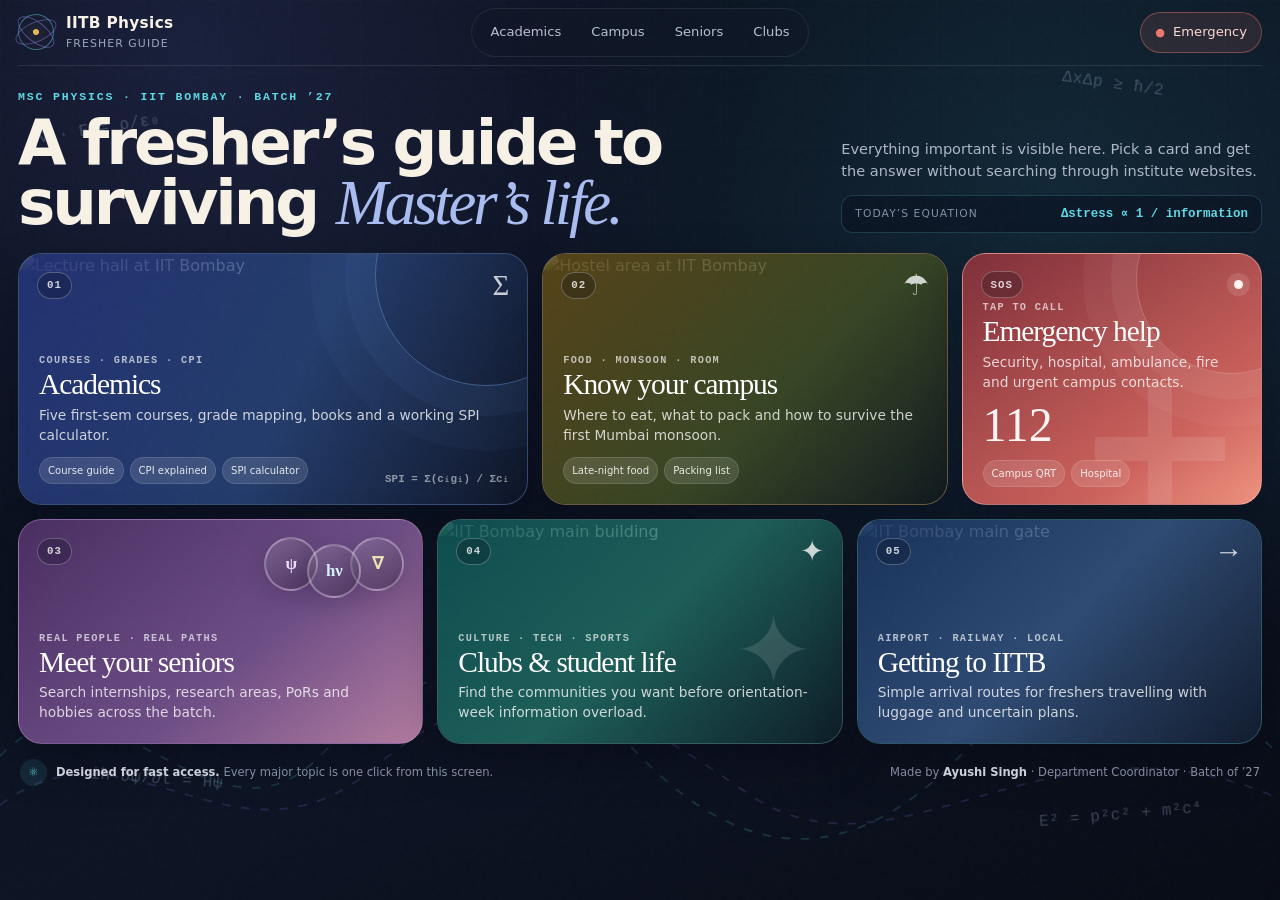
==== index.html @ f0c095de "Add files via upload" ====
<!doctype html>
<html lang="en">
<head>
  <meta charset="utf-8">
  <meta name="viewport" content="width=device-width,initial-scale=1">
  <meta name="description" content="A clear, colourful and interactive fresher guide for incoming IIT Bombay MSc Physics students.">
  <meta name="theme-color" content="#0a0f1d">
  <title>IIT Bombay Fresher Guide — Physics</title>
  <link rel="stylesheet" href="./styles.css">
</head>
<body class="home physics-dashboard-page">
  <a class="skip-link" href="#guide-grid">Skip to guide</a>

  <div class="physics-sky" aria-hidden="true">
    <span class="formula f1">∇ · E = ρ/ε₀</span>
    <span class="formula f2">ΔxΔp ≥ ħ/2</span>
    <span class="formula f3">iħ ∂ψ/∂t = Ĥψ</span>
    <span class="formula f4">E² = p²c² + m²c⁴</span>
    <svg class="wave-field" viewBox="0 0 1200 220" preserveAspectRatio="none">
      <path d="M0,110 C100,20 200,200 300,110 S500,20 600,110 S800,200 900,110 S1100,20 1200,110" />
      <path d="M0,150 C120,70 220,215 350,120 S560,55 700,140 S980,60 1200,145" />
    </svg>
  </div>

  <nav class="dashboard-nav" aria-label="Primary navigation">
    <a class="dashboard-brand" href="./index.html">
      <span class="brand-orbit" aria-hidden="true"><i></i></span>
      <span><strong>IITB Physics</strong><small>Fresher Guide</small></span>
    </a>
    <div class="dashboard-nav-links">
      <a href="./academics.html">Academics</a>
      <a href="./campus-life.html">Campus</a>
      <a href="./seniors.html">Seniors</a>
      <a href="./clubs.html">Clubs</a>
    </div>
    <a class="emergency-pill" href="./emergency.html"><span>●</span> Emergency</a>
  </nav>

  <main class="dashboard-main">
    <header class="dashboard-intro">
      <div>
        <p class="dashboard-kicker">MSc Physics · IIT Bombay · Batch ’27</p>
        <h1>A fresher’s guide to surviving <span>Master’s life.</span></h1>
      </div>
      <div class="intro-side">
        <p>Everything important is visible here. Pick a card and get the answer without searching through institute websites.</p>
        <div class="live-equation" aria-live="polite">
          <span>Today’s equation</span>
          <strong id="formula-ticker">Δstress ∝ 1 / information</strong>
        </div>
      </div>
    </header>

    <section id="guide-grid" class="dashboard-grid" aria-label="Fresher guide sections">
      <a class="dashboard-card academic-card card-wide" href="./academics.html" data-tilt>
        <img src="./assets/lecture-hall.webp" alt="Lecture hall at IIT Bombay">
        <div class="card-shade"></div>
        <div class="card-topline"><span class="card-index">01</span><span class="card-symbol">Σ</span></div>
        <div class="dashboard-card-content">
          <p class="card-label">Courses · Grades · CPI</p>
          <h2>Academics</h2>
          <p>Five first-sem courses, grade mapping, books and a working SPI calculator.</p>
          <div class="mini-links"><span>Course guide</span><span>CPI explained</span><span>SPI calculator</span></div>
        </div>
        <span class="open-card">Open academics ↗</span>
        <span class="card-equation">SPI = Σ(cᵢgᵢ) / Σcᵢ</span>
      </a>

      <a class="dashboard-card campus-card card-medium" href="./campus-life.html" data-tilt>
        <img src="./assets/hostel-h13.webp" alt="Hostel area at IIT Bombay">
        <div class="card-shade"></div>
        <div class="card-topline"><span class="card-index">02</span><span class="card-symbol">☂</span></div>
        <div class="dashboard-card-content">
          <p class="card-label">Food · Monsoon · Room</p>
          <h2>Know your campus</h2>
          <p>Where to eat, what to pack and how to survive the first Mumbai monsoon.</p>
          <div class="mini-links"><span>Late-night food</span><span>Packing list</span></div>
        </div>
        <span class="open-card">Explore campus ↗</span>
      </a>

      <a class="dashboard-card emergency-card card-narrow" href="./emergency.html" data-tilt>
        <div class="emergency-rings" aria-hidden="true"></div>
        <div class="card-topline"><span class="card-index">SOS</span><span class="pulse-dot"></span></div>
        <div class="dashboard-card-content">
          <p class="card-label">Tap to call</p>
          <h2>Emergency help</h2>
          <p>Security, hospital, ambulance, fire and urgent campus contacts.</p>
          <strong class="emergency-number">112</strong>
          <div class="mini-links"><span>Campus QRT</span><span>Hospital</span></div>
        </div>
        <span class="open-card">View contacts ↗</span>
      </a>

      <a class="dashboard-card seniors-card card-third" href="./seniors.html" data-tilt>
        <div class="portrait-stack physics-peer-stack" aria-hidden="true">
          <span>ψ</span>
          <span>hν</span>
          <span>∇</span>
        </div>
        <div class="card-topline"><span class="card-index">03</span><span class="card-symbol">ψ</span></div>
        <div class="dashboard-card-content">
          <p class="card-label">Real people · Real paths</p>
          <h2>Meet your seniors</h2>
          <p>Search internships, research areas, PoRs and hobbies across the batch.</p>
        </div>
        <span class="open-card">Browse profiles ↗</span>
      </a>

      <a class="dashboard-card clubs-card card-third" href="./clubs.html" data-tilt>
        <img src="./assets/main-building.webp" alt="IIT Bombay main building">
        <div class="card-shade"></div>
        <div class="card-topline"><span class="card-index">04</span><span class="card-symbol">✦</span></div>
        <div class="dashboard-card-content">
          <p class="card-label">Culture · Tech · Sports</p>
          <h2>Clubs & student life</h2>
          <p>Find the communities you want before orientation-week information overload.</p>
        </div>
        <span class="open-card">Find a club ↗</span>
      </a>

      <a class="dashboard-card transport-card card-third" href="./transport.html" data-tilt>
        <img src="./assets/main-gate.webp" alt="IIT Bombay main gate">
        <div class="card-shade"></div>
        <div class="card-topline"><span class="card-index">05</span><span class="card-symbol">→</span></div>
        <div class="dashboard-card-content">
          <p class="card-label">Airport · Railway · Local</p>
          <h2>Getting to IITB</h2>
          <p>Simple arrival routes for freshers travelling with luggage and uncertain plans.</p>
        </div>
        <span class="open-card">Plan your route ↗</span>
      </a>
    </section>

    <section class="dashboard-bottom" aria-label="Website information">
      <div class="bottom-note"><span>⚛</span><p><strong>Designed for fast access.</strong> Every major topic is one click from this screen.</p></div>
      <p class="maker-credit">Made by <strong>Ayushi Singh</strong> · Department Coordinator · Batch of ’27</p>
    </section>
  </main>

  <script src="./site.js"></script>
</body>
</html>
---- styles.css ----
:root {
  --ink: #f4f1e8;
  --muted: #b9b8b0;
  --paper: #111411;
  --paper-2: #171a17;
  --paper-3: #20231f;
  --sage: #a8b89a;
  --sage-deep: #697b61;
  --clay: #c9896b;
  --lavender: #a99cc7;
  --sand: #d3bd95;
  --blue: #8faeb4;
  --danger: #d66f62;
  --line: rgba(244, 241, 232, .12);
  --shadow: 0 22px 70px rgba(0,0,0,.35);
  --radius-xl: 32px;
  --radius-lg: 24px;
  --radius-md: 16px;
  --max: 1220px;
}

* { box-sizing: border-box; }
html { scroll-behavior: smooth; }
body {
  margin: 0;
  min-height: 100vh;
  background:
    radial-gradient(circle at 12% 0%, rgba(168,184,154,.13), transparent 34rem),
    radial-gradient(circle at 90% 10%, rgba(169,156,199,.1), transparent 30rem),
    var(--paper);
  color: var(--ink);
  font-family: Inter, ui-sans-serif, system-ui, -apple-system, BlinkMacSystemFont, "Segoe UI", sans-serif;
  line-height: 1.55;
  -webkit-font-smoothing: antialiased;
}
body::before {
  content: "";
  position: fixed;
  inset: 0;
  pointer-events: none;
  opacity: .16;
  z-index: 99;
  background-image: url("data:image/svg+xml,%3Csvg viewBox='0 0 180 180' xmlns='http://www.w3.org/2000/svg'%3E%3Cfilter id='n'%3E%3CfeTurbulence type='fractalNoise' baseFrequency='.9' numOctaves='3' stitchTiles='stitch'/%3E%3C/filter%3E%3Crect width='100%25' height='100%25' filter='url(%23n)' opacity='.22'/%3E%3C/svg%3E");
}
a { color: inherit; }
img { max-width: 100%; display: block; }
button, input, select { font: inherit; }
button { color: inherit; }

.shell { width: min(calc(100% - 32px), var(--max)); margin-inline: auto; }
.skip-link { position: fixed; top: 12px; left: 12px; z-index: 200; transform: translateY(-150%); background: var(--ink); color: var(--paper); padding: 10px 14px; border-radius: 10px; }
.skip-link:focus { transform: translateY(0); }

.site-nav {
  position: sticky; top: 0; z-index: 80;
  border-bottom: 1px solid transparent;
  transition: background .25s ease, border-color .25s ease, backdrop-filter .25s ease;
}
.site-nav.scrolled { background: rgba(17,20,17,.82); border-color: var(--line); backdrop-filter: blur(18px); }
.nav-inner { min-height: 74px; display:flex; align-items:center; justify-content:space-between; gap: 20px; }
.brand { display:flex; align-items:center; gap:12px; text-decoration:none; font-weight:750; letter-spacing:-.02em; }
.brand-mark { width:38px; height:38px; display:grid; place-items:center; border-radius:50%; background:var(--sage); color:#172016; font-family:Georgia,serif; font-size:20px; }
.nav-links { display:flex; align-items:center; gap:8px; }
.nav-links a { padding:10px 13px; color:var(--muted); text-decoration:none; border-radius:999px; font-size:.9rem; }
.nav-links a:hover, .nav-links a[aria-current="page"] { color:var(--ink); background:rgba(244,241,232,.07); }
.nav-urgent { border:1px solid rgba(214,111,98,.35)!important; color:#efb0a8!important; }
.menu-toggle { display:none; width:44px; height:44px; border:1px solid var(--line); background:var(--paper-2); border-radius:50%; cursor:pointer; }

.hero { padding:72px 0 64px; }
.hero-grid { display:grid; grid-template-columns:1.04fr .96fr; align-items:center; gap:clamp(38px,7vw,96px); }
.kicker { display:inline-flex; align-items:center; gap:10px; margin:0 0 20px; color:var(--sage); font-size:.78rem; text-transform:uppercase; letter-spacing:.18em; font-weight:800; }
.kicker::before { content:""; width:34px; height:1px; background:currentColor; }
.display { margin:0; max-width:760px; font-family:Georgia, "Times New Roman", serif; font-weight:500; line-height:.98; letter-spacing:-.055em; font-size:clamp(3.35rem,8vw,7.15rem); text-wrap:balance; }
.display em { color:var(--sage); font-weight:400; }
.lede { max-width:650px; margin:26px 0 0; color:var(--muted); font-size:clamp(1rem,1.8vw,1.18rem); }
.hero-actions { display:flex; flex-wrap:wrap; gap:12px; margin-top:30px; }
.btn { display:inline-flex; align-items:center; justify-content:center; gap:9px; min-height:48px; padding:0 18px; border:1px solid var(--line); border-radius:999px; text-decoration:none; font-weight:700; font-size:.92rem; transition:transform .2s ease, background .2s ease, border-color .2s ease; }
.btn:hover { transform:translateY(-2px); }
.btn-primary { background:var(--ink); color:var(--paper); border-color:var(--ink); }
.btn-secondary { background:rgba(244,241,232,.04); }

.hero-collage { position:relative; min-height:560px; }
.photo { position:absolute; overflow:hidden; border-radius:var(--radius-xl); border:1px solid rgba(244,241,232,.18); box-shadow:var(--shadow); background:var(--paper-2); }
.photo img { width:100%; height:100%; object-fit:cover; transition:transform .8s cubic-bezier(.2,.8,.2,1); }
.photo:hover img { transform:scale(1.04); }
.photo-main { inset:0 56px 70px 0; transform:rotate(-2.4deg); }
.photo-small { width:42%; height:39%; right:0; bottom:0; transform:rotate(3deg); }
.photo-note { position:absolute; right:2%; top:4%; width:190px; padding:18px; border-radius:20px; background:var(--sand); color:#242016; transform:rotate(4deg); box-shadow:var(--shadow); font-size:.87rem; }
.photo-note strong { display:block; font-family:Georgia,serif; font-size:1.4rem; margin-bottom:5px; }

.marquee { overflow:hidden; border-block:1px solid var(--line); background:rgba(244,241,232,.025); }
.marquee-track { display:flex; width:max-content; gap:42px; padding:13px 0; color:#cac8bf; font-size:.78rem; letter-spacing:.14em; text-transform:uppercase; animation:marquee 28s linear infinite; }
.marquee-track span::before { content:"✦"; color:var(--sage); margin-right:42px; }
@keyframes marquee { to { transform:translateX(-50%); } }

.section { padding:92px 0; }
.section-head { display:grid; grid-template-columns:1fr auto; gap:24px; align-items:end; margin-bottom:34px; }
.eyebrow { margin:0 0 8px; color:var(--sage); text-transform:uppercase; letter-spacing:.16em; font-size:.74rem; font-weight:800; }
.section-title { margin:0; font-family:Georgia,serif; font-size:clamp(2.15rem,5vw,4.2rem); font-weight:500; line-height:1.03; letter-spacing:-.04em; }
.section-copy { max-width:520px; margin:12px 0 0; color:var(--muted); }
.text-link { color:var(--ink); text-underline-offset:5px; }

.bento { display:grid; grid-template-columns:repeat(12,1fr); gap:18px; }
.bento-card { position:relative; min-height:280px; overflow:hidden; border:1px solid var(--line); border-radius:var(--radius-lg); background:var(--paper-2); text-decoration:none; isolation:isolate; transition:transform .35s cubic-bezier(.2,.8,.2,1), border-color .3s ease; }
.bento-card:hover { transform:translateY(-6px); border-color:rgba(244,241,232,.28); }
.bento-card:focus-visible { outline:2px solid var(--sage); outline-offset:4px; }
.bento-card img { position:absolute; inset:0; width:100%; height:100%; object-fit:cover; z-index:-2; transition:transform .7s cubic-bezier(.2,.8,.2,1); }
.bento-card:hover img { transform:scale(1.045); }
.bento-card::after { content:""; position:absolute; inset:0; z-index:-1; background:linear-gradient(180deg,transparent 12%,rgba(11,13,11,.24) 50%,rgba(11,13,11,.94) 100%); }
.card-content { position:absolute; inset:auto 0 0; padding:26px; }
.card-number { display:inline-grid; place-items:center; width:34px; height:34px; border-radius:50%; background:rgba(244,241,232,.12); backdrop-filter:blur(12px); font-size:.73rem; margin-bottom:42px; }
.card-title { margin:0; font-family:Georgia,serif; font-size:clamp(1.8rem,3vw,2.75rem); font-weight:500; letter-spacing:-.035em; }
.card-copy { max-width:520px; margin:9px 0 0; color:#cfcec7; font-size:.94rem; }
.card-tags { display:flex; flex-wrap:wrap; gap:7px; margin-top:16px; }
.card-tags span { padding:6px 10px; border-radius:999px; background:rgba(244,241,232,.1); color:#e2e0d8; font-size:.72rem; }
.card-arrow { position:absolute; top:22px; right:22px; width:46px; height:46px; display:grid; place-items:center; border-radius:50%; background:rgba(17,20,17,.72); backdrop-filter:blur(12px); font-size:1.15rem; transition:transform .3s ease; }
.bento-card:hover .card-arrow { transform:rotate(45deg); }
.span-7 { grid-column:span 7; }
.span-5 { grid-column:span 5; }
.span-4 { grid-column:span 4; }
.span-8 { grid-column:span 8; }
.tall { min-height:470px; }
.medium { min-height:350px; }
.solid-sage { background:var(--sage-deep); }
.solid-clay { background:#6d4033; }
.solid-lavender { background:#554d68; }
.solid-sage::after, .solid-clay::after, .solid-lavender::after { background:linear-gradient(180deg,rgba(0,0,0,.03),rgba(0,0,0,.42)); }

.senior-mosaic { position:absolute; inset:24px 24px auto auto; display:flex; }
.senior-mosaic img, .senior-mosaic .avatar-dot { width:58px; height:58px; margin-left:-12px; border-radius:50%; object-fit:cover; object-position:center 25%; border:3px solid #554d68; background:var(--paper-3); }

.quick-grid { display:grid; grid-template-columns:repeat(4,1fr); gap:14px; }
.quick-item { padding:22px; border:1px solid var(--line); border-radius:var(--radius-md); background:rgba(244,241,232,.03); }
.quick-icon { width:42px; height:42px; display:grid; place-items:center; border-radius:14px; background:rgba(168,184,154,.13); color:var(--sage); margin-bottom:28px; }
.quick-item h3 { margin:0 0 6px; font-size:1rem; }
.quick-item p { margin:0; color:var(--muted); font-size:.84rem; }

.page-hero { padding:56px 0 54px; }
.page-hero-grid { display:grid; grid-template-columns:1fr .82fr; gap:55px; align-items:center; }
.page-title { margin:0; font-family:Georgia,serif; font-size:clamp(3.2rem,8vw,6.6rem); line-height:.97; letter-spacing:-.055em; font-weight:500; }
.page-title em { color:var(--sage); }
.page-visual { height:430px; border-radius:var(--radius-xl); overflow:hidden; border:1px solid var(--line); box-shadow:var(--shadow); }
.page-visual img { width:100%; height:100%; object-fit:cover; }

.tab-bar { position:sticky; top:74px; z-index:40; display:flex; gap:8px; padding:8px; margin:0 auto 34px; width:max-content; max-width:100%; overflow:auto; border:1px solid var(--line); border-radius:999px; background:rgba(23,26,23,.85); backdrop-filter:blur(18px); }
.tab-button { border:0; background:transparent; color:var(--muted); padding:10px 17px; border-radius:999px; cursor:pointer; white-space:nowrap; }
.tab-button.active { background:var(--ink); color:var(--paper); }
.tab-panel { display:none; }
.tab-panel.active { display:block; animation:panel-in .36s ease both; }
@keyframes panel-in { from { opacity:0; transform:translateY(9px); } }

.content-grid { display:grid; grid-template-columns:repeat(12,1fr); gap:18px; }
.panel { border:1px solid var(--line); border-radius:var(--radius-lg); background:var(--paper-2); padding:clamp(22px,4vw,38px); }
.panel h2, .panel h3 { margin-top:0; font-family:Georgia,serif; font-weight:500; letter-spacing:-.025em; }
.panel h2 { font-size:clamp(2rem,4vw,3.3rem); }
.panel h3 { font-size:1.55rem; }
.panel p { color:var(--muted); }
.panel.span-8, .panel.span-4, .panel.span-6 { min-height:100%; }
.span-6 { grid-column:span 6; }

.course-list { display:grid; gap:12px; }
.course { border:1px solid var(--line); border-radius:18px; overflow:hidden; background:rgba(244,241,232,.025); }
.course summary { display:grid; grid-template-columns:70px 1fr auto; align-items:center; gap:16px; padding:20px; cursor:pointer; list-style:none; }
.course summary::-webkit-details-marker { display:none; }
.course-code { color:var(--sage); font-size:.77rem; font-weight:800; letter-spacing:.08em; }
.course-title { font-weight:750; }
.course-plus { width:34px; height:34px; display:grid; place-items:center; border-radius:50%; background:rgba(244,241,232,.06); transition:transform .25s ease; }
.course[open] .course-plus { transform:rotate(45deg); }
.course-body { padding:0 20px 22px 106px; color:var(--muted); }
.book-list { margin:9px 0 0; padding-left:18px; }

.grade-ladder { display:grid; gap:9px; }
.grade-row { display:grid; grid-template-columns:72px 60px 1fr; align-items:center; gap:12px; padding:13px 15px; border-radius:14px; background:rgba(244,241,232,.035); }
.grade-letter { font-weight:850; color:var(--sage); }
.grade-point { font-family:Georgia,serif; font-size:1.3rem; }

.calculator { display:grid; gap:14px; }
.calc-row { display:grid; grid-template-columns:1.5fr .65fr 1fr 42px; gap:10px; }
.field { width:100%; min-height:46px; border:1px solid var(--line); border-radius:12px; background:#0e110e; color:var(--ink); padding:0 12px; }
.remove-row { border:1px solid var(--line); background:transparent; border-radius:12px; cursor:pointer; }
.calc-actions { display:flex; gap:10px; flex-wrap:wrap; }
.calc-result { margin-top:12px; padding:24px; border-radius:20px; background:var(--sage); color:#172016; }
.calc-result strong { display:block; font-family:Georgia,serif; font-size:3.8rem; line-height:1; }

.filters { display:flex; flex-wrap:wrap; gap:8px; margin-bottom:22px; }
.filter-chip { border:1px solid var(--line); background:transparent; color:var(--muted); padding:9px 13px; border-radius:999px; cursor:pointer; }
.filter-chip.active { background:var(--sage); color:#172016; border-color:var(--sage); }
.food-grid { display:grid; grid-template-columns:repeat(3,1fr); gap:14px; }
.food-card { border:1px solid var(--line); border-radius:18px; padding:20px; background:rgba(244,241,232,.025); transition:transform .2s ease, border-color .2s ease; }
.food-card:hover { transform:translateY(-3px); border-color:rgba(168,184,154,.45); }
.food-card h3 { margin:0 0 6px; font-family:Georgia,serif; font-size:1.45rem; font-weight:500; }
.food-meta { display:flex; gap:7px; flex-wrap:wrap; margin-bottom:15px; }
.food-meta span { color:var(--sage); font-size:.72rem; }
.food-card p { min-height:66px; }
.map-link { display:inline-flex; gap:7px; color:var(--ink); text-underline-offset:4px; font-size:.88rem; }

.checklist { display:grid; gap:10px; }
.check { display:flex; gap:14px; align-items:flex-start; padding:16px; border:1px solid var(--line); border-radius:15px; background:rgba(244,241,232,.025); cursor:pointer; }
.check input { margin-top:4px; accent-color:var(--sage); }
.check.done { opacity:.55; }
.check.done strong { text-decoration:line-through; }
.check small { display:block; color:var(--muted); margin-top:3px; }

.senior-controls { display:grid; grid-template-columns:1fr auto; gap:14px; margin-bottom:26px; }
.search-box { min-height:50px; padding:0 16px; border:1px solid var(--line); border-radius:999px; background:var(--paper-2); color:var(--ink); }
.senior-grid { display:grid; grid-template-columns:repeat(3,1fr); gap:16px; }
.senior-card {
  --senior-accent:var(--sage);
  position:relative;
  overflow:hidden;
  min-height:260px;
  padding:20px;
  border:1px solid color-mix(in srgb,var(--senior-accent) 26%,var(--line));
  border-radius:22px;
  background:
    radial-gradient(circle at 92% 8%,color-mix(in srgb,var(--senior-accent) 13%,transparent),transparent 34%),
    var(--paper-2);
  transition:transform .3s ease,border-color .3s ease,box-shadow .3s ease;
}
.senior-card::after {
  content:"";
  position:absolute;
  width:160px;
  height:160px;
  right:-92px;
  bottom:-104px;
  border:1px solid color-mix(in srgb,var(--senior-accent) 23%,transparent);
  border-radius:50%;
  box-shadow:0 0 0 24px color-mix(in srgb,var(--senior-accent) 5%,transparent);
  pointer-events:none;
}
.senior-card:hover {
  transform:translateY(-5px);
  border-color:color-mix(in srgb,var(--senior-accent) 52%,var(--line));
  box-shadow:0 18px 38px rgba(0,0,0,.18);
}
.senior-card[data-senior-category="research"] { --senior-accent:#86aee8; }
.senior-card[data-senior-category="industry"] { --senior-accent:#d6a35d; }
.senior-card[data-senior-category="teaching"] { --senior-accent:#8fc7ac; }
.senior-card[data-senior-category="exploring"] { --senior-accent:#c29ad7; }
.senior-card-head { display:flex; align-items:center; gap:14px; position:relative; z-index:1; }
.senior-orbit {
  position:relative;
  display:grid;
  flex:0 0 62px;
  width:62px;
  height:62px;
  place-items:center;
  border:1px solid color-mix(in srgb,var(--senior-accent) 52%,transparent);
  border-radius:50%;
  background:color-mix(in srgb,var(--senior-accent) 11%,transparent);
}
.senior-orbit::before,
.senior-orbit::after {
  content:"";
  position:absolute;
  inset:8px -5px;
  border:1px solid color-mix(in srgb,var(--senior-accent) 48%,transparent);
  border-radius:50%;
  transform:rotate(52deg);
}
.senior-orbit::after { transform:rotate(-52deg); }
.senior-orbit span { position:relative; z-index:1; color:var(--senior-accent); font:600 1.45rem/1 Georgia,serif; }
.senior-heading { min-width:0; }
.senior-heading h2 { margin:5px 0 0; font-family:Georgia,serif; font-size:1.55rem; font-weight:500; line-height:1.1; }
.senior-badge {
  display:inline-flex;
  padding:4px 8px;
  border-radius:999px;
  background:color-mix(in srgb,var(--senior-accent) 11%,transparent);
  color:var(--senior-accent);
  font-size:.66rem;
  font-weight:700;
  text-transform:uppercase;
  letter-spacing:.09em;
}
.senior-body { position:relative; z-index:1; padding:0; }
.senior-info { margin-top:18px; display:grid; gap:12px; }
.senior-info div { border-top:1px solid var(--line); padding-top:11px; }
.senior-info small { display:block; color:var(--senior-accent); text-transform:uppercase; letter-spacing:.08em; font-size:.65rem; margin-bottom:3px; }
.senior-info p { margin:0; color:#d4d2cb; font-size:.88rem; line-height:1.5; }
.senior-details { margin-top:14px; }
.senior-details summary { cursor:pointer; color:var(--lavender); }
.empty-state { grid-column:1/-1; padding:50px; text-align:center; border:1px dashed var(--line); border-radius:22px; color:var(--muted); }

.info-strip { display:grid; grid-template-columns:repeat(3,1fr); gap:14px; }
.info-strip > div { padding:20px; border-radius:18px; background:rgba(244,241,232,.035); border:1px solid var(--line); }
.info-strip strong { display:block; font-family:Georgia,serif; font-size:2rem; color:var(--sage); }

.site-footer { margin-top:70px; border-top:1px solid var(--line); }
.footer-main { display:grid; grid-template-columns:1.2fr 1fr; gap:40px; padding:54px 0 32px; }
.footer-title { margin:0; font-family:Georgia,serif; font-size:2.25rem; font-weight:500; }
.footer-links { display:grid; grid-template-columns:repeat(2,1fr); gap:10px; }
.footer-links a { color:var(--muted); text-decoration:none; }
.footer-links a:hover { color:var(--ink); }
.credit-band { padding:16px 0 20px; border-top:1px solid var(--line); color:var(--muted); font-size:.82rem; display:flex; justify-content:space-between; gap:20px; flex-wrap:wrap; }
.credit-band strong { color:var(--ink); }

.reveal { opacity:0; transform:translateY(22px); transition:opacity .7s ease, transform .7s ease; }
.reveal.visible { opacity:1; transform:none; }

@media (max-width: 980px) {
  .hero-grid, .page-hero-grid { grid-template-columns:1fr; }
  .hero-collage { min-height:490px; }
  .span-7,.span-5,.span-4,.span-8,.span-6 { grid-column:span 12; }
  .tall,.medium { min-height:390px; }
  .quick-grid { grid-template-columns:repeat(2,1fr); }
  .food-grid,.senior-grid { grid-template-columns:repeat(2,1fr); }
  .footer-main { grid-template-columns:1fr; }
}

@media (max-width: 760px) {
  .nav-links { display:none; position:absolute; top:68px; left:16px; right:16px; padding:12px; flex-direction:column; align-items:stretch; border:1px solid var(--line); border-radius:20px; background:rgba(17,20,17,.96); backdrop-filter:blur(18px); }
  .nav-links.open { display:flex; }
  .nav-links a { padding:12px 14px; }
  .menu-toggle { display:grid; place-items:center; }
  .hero { padding-top:42px; }
  .hero-collage { min-height:400px; }
  .photo-main { inset:0 36px 55px 0; }
  .photo-note { width:155px; font-size:.75rem; }
  .section { padding:68px 0; }
  .section-head { grid-template-columns:1fr; }
  .section-head .btn { justify-self:start; }
  .food-grid,.senior-grid { grid-template-columns:1fr; }
  .senior-controls { grid-template-columns:1fr; }
  .calc-row { grid-template-columns:1fr 80px 1fr 42px; }
  .info-strip { grid-template-columns:1fr; }
  .page-visual { height:330px; }
}

@media (max-width: 520px) {
  .shell { width:min(calc(100% - 20px),var(--max)); }
  .display { font-size:3.35rem; }
  .hero-collage { min-height:350px; }
  .photo-note { display:none; }
  .quick-grid { grid-template-columns:1fr; }
  .card-content { padding:22px; }
  .calc-row { grid-template-columns:1fr 74px; }
  .calc-row .grade-select { grid-column:1; }
  .remove-row { grid-column:2; grid-row:2; }
  .course summary { grid-template-columns:58px 1fr auto; padding:16px; }
  .course-body { padding:0 16px 18px; }
  .grade-row { grid-template-columns:60px 48px 1fr; font-size:.84rem; }
}

@media (prefers-reduced-motion: reduce) {
  *,*::before,*::after { scroll-behavior:auto!important; animation:none!important; transition-duration:.01ms!important; }
  .reveal { opacity:1; transform:none; }
}

/* =========================================================
   Physics dashboard homepage — compact, colourful, immediate
   ========================================================= */
.physics-dashboard-page {
  --dash-bg: #090e1a;
  --dash-panel: #111827;
  --dash-cream: #f7f1e6;
  --dash-muted: #c3cad8;
  --dash-cyan: #5fd8e6;
  --dash-violet: #9b8af7;
  --dash-mango: #e6b85c;
  --dash-coral: #ed786d;
  --dash-mint: #66c9a4;
  --dash-blue: #6f9fe8;
  background:
    radial-gradient(circle at 15% 5%, rgba(83, 92, 170, .23), transparent 34rem),
    radial-gradient(circle at 82% 20%, rgba(45, 137, 151, .18), transparent 32rem),
    linear-gradient(155deg, #080d18 0%, #0d1424 60%, #080c16 100%);
  color: var(--dash-cream);
  overflow-x: hidden;
}

.physics-dashboard-page::before {
  opacity: .08;
}

.physics-sky {
  position: fixed;
  inset: 0;
  z-index: 0;
  overflow: hidden;
  pointer-events: none;
}
.physics-sky::before {
  content: "";
  position: absolute;
  inset: 0;
  opacity: .17;
  background-image:
    linear-gradient(rgba(137, 161, 210, .14) 1px, transparent 1px),
    linear-gradient(90deg, rgba(137, 161, 210, .14) 1px, transparent 1px);
  background-size: 72px 72px;
  mask-image: linear-gradient(to bottom, black, transparent 80%);
}
.formula {
  position: absolute;
  font-family: "Courier New", monospace;
  color: rgba(180, 204, 244, .28);
  letter-spacing: .04em;
  filter: blur(.1px);
}
.f1 { top: 13%; left: 3%; transform: rotate(-9deg); }
.f2 { top: 8%; right: 9%; transform: rotate(8deg); }
.f3 { bottom: 12%; left: 7%; transform: rotate(4deg); }
.f4 { bottom: 8%; right: 6%; transform: rotate(-5deg); }
.wave-field { position: absolute; inset: auto 0 1% 0; width: 100%; height: 30%; opacity: .17; }
.wave-field path { fill: none; stroke: var(--dash-cyan); stroke-width: 1.5; stroke-dasharray: 8 10; }
.wave-field path:last-child { stroke: var(--dash-violet); }

.dashboard-nav {
  position: relative;
  z-index: 10;
  width: min(calc(100% - 36px), 1480px);
  min-height: 66px;
  margin: 0 auto;
  display: grid;
  grid-template-columns: 1fr auto 1fr;
  align-items: center;
  gap: 24px;
  border-bottom: 1px solid rgba(255,255,255,.1);
}
.dashboard-brand { display: inline-flex; align-items: center; gap: 12px; width: max-content; text-decoration: none; }
.dashboard-brand strong { display: block; font-size: .96rem; letter-spacing: .02em; }
.dashboard-brand small { display: block; margin-top: 1px; color: #9ba8bd; font-size: .68rem; letter-spacing: .1em; text-transform: uppercase; }
.brand-orbit { position: relative; width: 36px; height: 36px; border: 1px solid rgba(95,216,230,.45); border-radius: 50%; transform: rotate(-24deg); }
.brand-orbit::before, .brand-orbit::after { content:""; position:absolute; inset: 7px -5px; border:1px solid rgba(155,138,247,.42); border-radius:50%; }
.brand-orbit::after { transform: rotate(62deg); }
.brand-orbit i { position:absolute; left:50%; top:50%; width:6px; height:6px; border-radius:50%; background:var(--dash-mango); transform:translate(-50%,-50%); box-shadow:0 0 16px rgba(230,184,92,.75); }
.dashboard-nav-links { display: flex; gap: 4px; padding: 5px; border: 1px solid rgba(255,255,255,.08); border-radius: 999px; background: rgba(17,24,39,.55); backdrop-filter: blur(16px); }
.dashboard-nav-links a { padding: 8px 13px; border-radius: 999px; color: #b7c0d1; text-decoration: none; font-size: .82rem; }
.dashboard-nav-links a:hover, .dashboard-nav-links a:focus-visible { background: rgba(255,255,255,.08); color: white; outline: none; }
.emergency-pill { justify-self: end; display:inline-flex; align-items:center; gap:8px; padding:9px 14px; border-radius:999px; background:rgba(237,120,109,.12); border:1px solid rgba(237,120,109,.42); color:#ffd8d4; text-decoration:none; font-size:.82rem; }
.emergency-pill span { color:var(--dash-coral); font-size:.7rem; animation:emergency-pulse 1.7s ease-in-out infinite; }
@keyframes emergency-pulse { 50% { opacity:.35; transform:scale(.72); } }

.dashboard-main { position: relative; z-index: 2; width: min(calc(100% - 36px), 1480px); margin: 0 auto; padding: 24px 0 22px; }
.dashboard-intro { display: grid; grid-template-columns: minmax(0, 1.3fr) minmax(300px, .7fr); gap: 42px; align-items: end; margin-bottom: 20px; }
.dashboard-kicker { margin: 0 0 8px; color: var(--dash-cyan); font: 700 .72rem/1.3 "Courier New", monospace; letter-spacing: .16em; text-transform: uppercase; }
.dashboard-intro h1 { max-width: 900px; margin: 0; font-size: clamp(2.3rem, 4.9vw, 4.9rem); line-height: .96; letter-spacing: -.05em; }
.dashboard-intro h1 span { color: #a9bdf0; font-family: Georgia, serif; font-style: italic; font-weight: 500; }
.intro-side { max-width: 490px; justify-self: end; }
.intro-side > p { margin: 0 0 12px; color: #aeb7c8; font-size: .91rem; line-height: 1.55; }
.live-equation { display:flex; align-items:center; justify-content:space-between; gap:14px; padding:10px 13px; border:1px solid rgba(95,216,230,.2); border-radius:12px; background:rgba(12,19,34,.66); }
.live-equation span { color:#8290a7; font-size:.67rem; text-transform:uppercase; letter-spacing:.1em; }
.live-equation strong { color:var(--dash-cyan); font:700 .78rem/1.2 "Courier New",monospace; text-align:right; }

.dashboard-grid { display: grid; grid-template-columns: repeat(12, minmax(0, 1fr)); grid-template-rows: minmax(220px, 28vh) minmax(205px, 25vh); gap: 14px; }
.dashboard-card {
  position: relative;
  min-height: 0;
  overflow: hidden;
  border: 1px solid rgba(255,255,255,.13);
  border-radius: 24px;
  background: #131b2c;
  color: white;
  text-decoration: none;
  isolation: isolate;
  box-shadow: 0 18px 45px rgba(1,5,14,.28);
  transform-style: preserve-3d;
  transition: transform .25s ease, border-color .25s ease, box-shadow .25s ease;
}
.dashboard-card:hover, .dashboard-card:focus-visible { border-color: rgba(255,255,255,.38); box-shadow: 0 24px 64px rgba(1,5,14,.48); outline:none; }
.dashboard-card > img { position:absolute; inset:0; width:100%; height:100%; object-fit:cover; z-index:-3; transition:transform .55s ease, filter .55s ease; }
.dashboard-card:hover > img { transform:scale(1.045); }
.card-shade { position:absolute; inset:0; z-index:-2; }
.card-topline { position:absolute; z-index:3; top:17px; left:18px; right:18px; display:flex; align-items:center; justify-content:space-between; }
.card-index { display:inline-flex; align-items:center; min-height:27px; padding:0 9px; border:1px solid rgba(255,255,255,.25); border-radius:999px; color:rgba(255,255,255,.8); background:rgba(6,10,20,.25); backdrop-filter:blur(10px); font:700 .67rem/1 "Courier New",monospace; letter-spacing:.1em; }
.card-symbol { font: 500 1.8rem/1 Georgia, serif; color: rgba(255,255,255,.78); }
.dashboard-card-content { position:absolute; z-index:2; left:20px; right:20px; bottom:20px; transform:translateZ(18px); }
.dashboard-card-content h2 { margin:4px 0 6px; font-family: Georgia, serif; font-size:clamp(1.65rem,2.3vw,2.65rem); line-height:1; font-weight:500; letter-spacing:-.035em; }
.dashboard-card-content > p:not(.card-label) { max-width:620px; margin:0; color:rgba(255,255,255,.78); font-size:.86rem; line-height:1.45; }
.card-label { margin:0; color:rgba(255,255,255,.67); font:700 .64rem/1.2 "Courier New",monospace; letter-spacing:.13em; text-transform:uppercase; }
.mini-links { display:flex; gap:6px; flex-wrap:wrap; margin-top:11px; }
.mini-links span { padding:5px 8px; border-radius:999px; background:rgba(255,255,255,.12); border:1px solid rgba(255,255,255,.12); color:rgba(255,255,255,.87); font-size:.63rem; }
.open-card { position:absolute; z-index:4; right:18px; top:54px; padding:7px 9px; border-radius:10px; background:rgba(6,10,20,.36); color:white; font-size:.68rem; opacity:0; transform:translateY(-5px); transition:opacity .2s ease, transform .2s ease; backdrop-filter:blur(12px); }
.dashboard-card:hover .open-card, .dashboard-card:focus-visible .open-card { opacity:1; transform:none; }
.card-equation { position:absolute; right:18px; bottom:18px; z-index:2; color:rgba(255,255,255,.52); font:700 .68rem/1.2 "Courier New",monospace; }

.card-wide { grid-column: span 5; }
.card-medium { grid-column: span 4; }
.card-narrow { grid-column: span 3; }
.card-third { grid-column: span 4; }

.academic-card .card-shade { background:linear-gradient(115deg, rgba(35,50,116,.95) 0%, rgba(42,73,132,.72) 54%, rgba(10,16,34,.5) 100%); }
.academic-card { border-color:rgba(111,159,232,.4); }
.academic-card::after { content:""; position:absolute; width:220px; height:220px; right:-70px; top:-90px; border:1px solid rgba(111,159,232,.45); border-radius:50%; box-shadow:0 0 0 30px rgba(111,159,232,.06),0 0 0 65px rgba(111,159,232,.04); }

.campus-card .card-shade { background:linear-gradient(135deg, rgba(93,71,22,.9), rgba(62,78,35,.82) 58%, rgba(15,25,18,.45)); }
.campus-card { border-color:rgba(230,184,92,.42); }

.emergency-card { background:linear-gradient(145deg,#7f2f39,#cc625c 72%,#ef9380); border-color:rgba(255,208,200,.42); }
.emergency-card::before { content:"+"; position:absolute; right:14px; bottom:-42px; color:rgba(255,255,255,.1); font:700 13rem/1 system-ui; }
.emergency-card .dashboard-card-content { bottom:17px; }
.emergency-number { display:block; margin-top:8px; font:500 3rem/1 Georgia,serif; color:#fff5f3; }
.emergency-rings { position:absolute; width:190px; height:190px; right:-65px; top:-70px; border:1px solid rgba(255,255,255,.22); border-radius:50%; box-shadow:0 0 0 25px rgba(255,255,255,.05),0 0 0 53px rgba(255,255,255,.035); }
.pulse-dot { width:9px; height:9px; border-radius:50%; background:#fff4ef; box-shadow:0 0 0 7px rgba(255,255,255,.12); }

.seniors-card { background:linear-gradient(140deg,#492e62,#6d4d86 58%,#b37ca0); border-color:rgba(207,165,229,.35); }
.portrait-stack { position:absolute; right:18px; top:17px; display:flex; z-index:1; }
.physics-peer-stack span {
  display:grid;
  width:54px;
  height:54px;
  margin-left:-11px;
  place-items:center;
  border:2px solid rgba(245,226,255,.36);
  border-radius:50%;
  background:linear-gradient(145deg,rgba(255,255,255,.16),rgba(30,16,43,.42));
  color:#f1dfff;
  font:600 1.05rem/1 Georgia,serif;
  box-shadow:0 8px 24px rgba(20,7,32,.18);
}
.physics-peer-stack span:first-child { margin-left:0; }
.physics-peer-stack span:nth-child(2) { color:#d4efff; transform:translateY(7px); }
.physics-peer-stack span:nth-child(3) { color:#efe7b4; }
.seniors-card .card-symbol { opacity:0; }

.clubs-card .card-shade { background:linear-gradient(135deg,rgba(13,81,82,.91),rgba(32,116,103,.75),rgba(10,31,37,.55)); }
.clubs-card { border-color:rgba(102,201,164,.38); }
.clubs-card::after { content:"✦"; position:absolute; right:28px; bottom:18px; color:rgba(255,255,255,.13); font-size:6rem; }

.transport-card .card-shade { background:linear-gradient(135deg,rgba(24,51,93,.94),rgba(55,89,137,.76),rgba(15,28,47,.56)); }
.transport-card { border-color:rgba(95,216,230,.32); }

.dashboard-bottom { display:flex; align-items:center; justify-content:space-between; gap:20px; padding:15px 2px 0; color:#8f9aae; font-size:.72rem; }
.bottom-note { display:flex; align-items:center; gap:9px; }
.bottom-note span { display:grid; place-items:center; width:27px; height:27px; border-radius:50%; background:rgba(95,216,230,.11); color:var(--dash-cyan); }
.bottom-note p, .maker-credit { margin:0; }
.bottom-note strong, .maker-credit strong { color:#dfe5ef; }

@media (max-width: 1080px) {
  .dashboard-nav { grid-template-columns:1fr auto; }
  .dashboard-nav-links { display:none; }
  .dashboard-intro { grid-template-columns:1fr; gap:12px; }
  .intro-side { justify-self:start; max-width:720px; display:grid; grid-template-columns:1fr 1fr; gap:16px; align-items:center; }
  .dashboard-grid { grid-template-rows:auto; }
  .card-wide,.card-medium,.card-narrow,.card-third { grid-column:span 6; min-height:260px; }
}

@media (max-width: 700px) {
  .dashboard-nav { width:min(calc(100% - 20px),1480px); min-height:60px; }
  .dashboard-brand small { display:none; }
  .emergency-pill { padding:8px 11px; }
  .dashboard-main { width:min(calc(100% - 20px),1480px); padding-top:18px; }
  .dashboard-intro h1 { font-size:clamp(2.4rem,12vw,4rem); }
  .intro-side { grid-template-columns:1fr; }
  .live-equation { display:none; }
  .dashboard-grid { display:flex; flex-direction:column; }
  .dashboard-card { min-height:245px; }
  .emergency-card { min-height:220px; }
  .dashboard-bottom { align-items:flex-start; flex-direction:column; }
  .card-equation { display:none; }
}

@media (prefers-reduced-motion: reduce) {
  .emergency-pill span { animation:none; }
  .dashboard-card, .dashboard-card > img { transition:none; }
}


/* =========================================================
   COLOURFUL PHYSICS SUBPAGES
   The dashboard homepage remains unchanged.
   ========================================================= */

body.guide-page {
  --page-a: #8fb4ff;
  --page-b: #c49bea;
  --page-c: #81d1bd;
  --page-a-rgb: 143, 180, 255;
  --page-b-rgb: 196, 155, 234;
  --page-c-rgb: 129, 209, 189;
  --page-formula: "ψ(x,t)";
  --page-symbol: "ψ";
  background:
    radial-gradient(circle at 8% 4%, rgba(var(--page-a-rgb), .20), transparent 31rem),
    radial-gradient(circle at 92% 12%, rgba(var(--page-b-rgb), .17), transparent 30rem),
    radial-gradient(circle at 52% 88%, rgba(var(--page-c-rgb), .10), transparent 32rem),
    #0f1213;
}

body.page-academics {
  --page-a: #87aef5;
  --page-b: #b794df;
  --page-c: #6fc9bd;
  --page-a-rgb: 135, 174, 245;
  --page-b-rgb: 183, 148, 223;
  --page-c-rgb: 111, 201, 189;
  --page-formula: "CPI = Σ(CᵢGᵢ) / ΣCᵢ";
  --page-symbol: "Σ";
}

body.page-campus {
  --page-a: #d6a45e;
  --page-b: #8fbd79;
  --page-c: #67b8ad;
  --page-a-rgb: 214, 164, 94;
  --page-b-rgb: 143, 189, 121;
  --page-c-rgb: 103, 184, 173;
  --page-formula: "ΔS ≥ 0  ·  chai → energy";
  --page-symbol: "☂";
}

body.page-seniors {
  --page-a: #bd91dc;
  --page-b: #dd8fae;
  --page-c: #85bce9;
  --page-a-rgb: 189, 145, 220;
  --page-b-rgb: 221, 143, 174;
  --page-c-rgb: 133, 188, 233;
  --page-formula: "ψ = Σ possible paths";
  --page-symbol: "ψ";
}

body.page-clubs {
  --page-a: #63c9b4;
  --page-b: #e09972;
  --page-c: #87aee8;
  --page-a-rgb: 99, 201, 180;
  --page-b-rgb: 224, 153, 114;
  --page-c-rgb: 135, 174, 232;
  --page-formula: "resonance = shared frequency";
  --page-symbol: "✦";
}

body.page-transport {
  --page-a: #75c5df;
  --page-b: #7d9fe8;
  --page-c: #d3ab63;
  --page-a-rgb: 117, 197, 223;
  --page-b-rgb: 125, 159, 232;
  --page-c-rgb: 211, 171, 99;
  --page-formula: "δS = 0  ·  choose least action";
  --page-symbol: "→";
}

body.page-emergency {
  --page-a: #ef8b7d;
  --page-b: #e7ad6a;
  --page-c: #8fb5dc;
  --page-a-rgb: 239, 139, 125;
  --page-b-rgb: 231, 173, 106;
  --page-c-rgb: 143, 181, 220;
  --page-formula: "112  ·  location first";
  --page-symbol: "+";
}

body.guide-page .site-nav.scrolled {
  background: rgba(15, 18, 19, .83);
  border-color: rgba(var(--page-a-rgb), .22);
}

body.guide-page .brand-mark {
  background: linear-gradient(145deg, var(--page-a), var(--page-b));
  color: #111416;
  box-shadow: 0 8px 28px rgba(var(--page-a-rgb), .20);
}

body.guide-page .nav-links a:hover {
  background: rgba(var(--page-a-rgb), .10);
}

body.page-academics .nav-links a[href="./academics.html"],
body.page-campus .nav-links a[href="./campus-life.html"],
body.page-seniors .nav-links a[href="./seniors.html"],
body.page-clubs .nav-links a[href="./clubs.html"],
body.page-transport .nav-links a[href="./transport.html"],
body.page-emergency .nav-links a[href="./emergency.html"] {
  color: var(--ink);
  background: linear-gradient(135deg, rgba(var(--page-a-rgb), .20), rgba(var(--page-b-rgb), .15));
  border: 1px solid rgba(var(--page-a-rgb), .25);
}

body.guide-page .page-hero {
  position: relative;
  width: min(calc(100% - 32px), var(--max));
  margin: 18px auto 0;
  padding: clamp(36px, 6vw, 72px);
  overflow: hidden;
  border: 1px solid rgba(var(--page-a-rgb), .30);
  border-radius: 34px;
  background:
    linear-gradient(135deg, rgba(var(--page-a-rgb), .18), rgba(var(--page-b-rgb), .10) 48%, rgba(var(--page-c-rgb), .12)),
    #14181a;
  box-shadow: 0 30px 90px rgba(0, 0, 0, .30);
}

body.guide-page .page-hero::before {
  content: "";
  position: absolute;
  width: 390px;
  height: 390px;
  right: -165px;
  top: -210px;
  border: 1px solid rgba(var(--page-a-rgb), .25);
  border-radius: 50%;
  box-shadow:
    0 0 0 42px rgba(var(--page-b-rgb), .045),
    0 0 0 86px rgba(var(--page-c-rgb), .035);
  pointer-events: none;
}

body.guide-page .page-hero::after {
  content: var(--page-formula);
  position: absolute;
  right: clamp(22px, 4vw, 60px);
  bottom: 14px;
  color: rgba(244, 241, 232, .16);
  font: italic 500 clamp(.72rem, 1.4vw, 1rem)/1.2 Georgia, serif;
  letter-spacing: .08em;
  pointer-events: none;
}

body.guide-page .page-hero > .shell {
  width: 100%;
  position: relative;
  z-index: 1;
}

body.guide-page .kicker,
body.guide-page .eyebrow,
body.guide-page .page-title em {
  color: var(--page-a);
}

body.guide-page .kicker::before {
  background: linear-gradient(90deg, var(--page-a), var(--page-b));
}

body.guide-page .page-visual {
  position: relative;
  border-color: rgba(var(--page-b-rgb), .42);
  box-shadow:
    0 25px 65px rgba(0, 0, 0, .38),
    0 0 0 8px rgba(var(--page-a-rgb), .055);
  transform: rotate(1.2deg);
}

body.guide-page .page-visual::after {
  content: var(--page-symbol);
  position: absolute;
  right: 18px;
  bottom: 15px;
  display: grid;
  width: 58px;
  height: 58px;
  place-items: center;
  border: 1px solid rgba(255,255,255,.24);
  border-radius: 50%;
  background: rgba(13, 17, 18, .66);
  color: var(--page-a);
  font: 600 1.35rem/1 Georgia, serif;
  backdrop-filter: blur(12px);
}

body.guide-page .page-visual img {
  filter: saturate(1.16) contrast(1.03);
}

body.guide-page .tab-bar {
  border-color: rgba(var(--page-a-rgb), .28);
  background:
    linear-gradient(135deg, rgba(var(--page-a-rgb), .09), rgba(var(--page-b-rgb), .07)),
    rgba(20, 24, 25, .88);
  box-shadow: 0 14px 38px rgba(0,0,0,.20);
}

body.guide-page .tab-button:hover {
  color: var(--ink);
  background: rgba(var(--page-a-rgb), .10);
}

body.guide-page .tab-button.active {
  color: #101315;
  background: linear-gradient(135deg, var(--page-a), var(--page-b));
  box-shadow: 0 7px 24px rgba(var(--page-a-rgb), .18);
}

body.guide-page .section {
  position: relative;
}

body.guide-page .section-title em,
body.guide-page .text-link {
  color: var(--page-a);
}

body.guide-page .panel {
  --panel-accent: var(--page-a);
  position: relative;
  overflow: hidden;
  border-color: color-mix(in srgb, var(--panel-accent) 28%, var(--line));
  background:
    radial-gradient(circle at 100% 0%, color-mix(in srgb, var(--panel-accent) 13%, transparent), transparent 16rem),
    linear-gradient(145deg, rgba(255,255,255,.025), transparent 48%),
    #171b1d;
  box-shadow: 0 17px 48px rgba(0,0,0,.15);
  transition: transform .25s ease, border-color .25s ease, box-shadow .25s ease;
}

body.guide-page .content-grid > .panel:nth-child(3n + 2) {
  --panel-accent: var(--page-b);
}

body.guide-page .content-grid > .panel:nth-child(3n + 3) {
  --panel-accent: var(--page-c);
}

body.guide-page .panel::before {
  content: "";
  position: absolute;
  inset: 0 0 auto;
  height: 3px;
  background: linear-gradient(90deg, var(--panel-accent), transparent 75%);
  opacity: .9;
}

body.guide-page .panel:hover {
  transform: translateY(-3px);
  border-color: color-mix(in srgb, var(--panel-accent) 48%, var(--line));
  box-shadow: 0 22px 55px rgba(0,0,0,.22);
}

body.guide-page .panel .eyebrow {
  color: var(--panel-accent);
}

body.guide-page .btn-primary {
  border-color: transparent;
  background: linear-gradient(135deg, var(--page-a), var(--page-b));
  color: #101315;
  box-shadow: 0 10px 30px rgba(var(--page-a-rgb), .18);
}

body.guide-page .btn-secondary {
  border-color: rgba(var(--page-a-rgb), .30);
  background: rgba(var(--page-a-rgb), .075);
}

body.guide-page .btn-secondary:hover {
  border-color: rgba(var(--page-a-rgb), .55);
  background: rgba(var(--page-a-rgb), .13);
}

body.guide-page .site-footer {
  border-color: rgba(var(--page-a-rgb), .20);
  background:
    radial-gradient(circle at 10% 100%, rgba(var(--page-a-rgb), .08), transparent 25rem),
    radial-gradient(circle at 90% 100%, rgba(var(--page-b-rgb), .07), transparent 22rem);
}

body.guide-page .footer-title {
  color: color-mix(in srgb, var(--page-a) 78%, white);
}

body.guide-page .credit-band {
  border-color: rgba(var(--page-a-rgb), .18);
}

/* Academics */
.page-academics .course {
  --item-accent: var(--page-a);
  border-color: color-mix(in srgb, var(--item-accent) 26%, var(--line));
  background:
    linear-gradient(110deg, color-mix(in srgb, var(--item-accent) 10%, transparent), transparent 42%),
    rgba(244,241,232,.022);
}

.page-academics .course:nth-child(3n + 2) { --item-accent: var(--page-b); }
.page-academics .course:nth-child(3n + 3) { --item-accent: var(--page-c); }
.page-academics .course-code { color: var(--item-accent); }
.page-academics .course-plus {
  color: var(--item-accent);
  background: color-mix(in srgb, var(--item-accent) 12%, transparent);
}
.page-academics .course[open] {
  border-color: color-mix(in srgb, var(--item-accent) 50%, var(--line));
}

.page-academics .grade-row {
  --grade-accent: var(--page-a);
  border: 1px solid color-mix(in srgb, var(--grade-accent) 20%, transparent);
  background:
    linear-gradient(90deg, color-mix(in srgb, var(--grade-accent) 15%, transparent), rgba(244,241,232,.022));
}
.page-academics .grade-row:nth-child(3n + 2) { --grade-accent: var(--page-b); }
.page-academics .grade-row:nth-child(3n + 3) { --grade-accent: var(--page-c); }
.page-academics .grade-letter { color: var(--grade-accent); }

.page-academics .field:focus {
  outline: 2px solid rgba(var(--page-a-rgb), .23);
  border-color: var(--page-a);
}

.page-academics .calc-result {
  background: linear-gradient(135deg, var(--page-a), var(--page-c));
  box-shadow: 0 16px 40px rgba(var(--page-a-rgb), .16);
}

/* Campus life */
.page-campus .filter-chip.active {
  border-color: transparent;
  background: linear-gradient(135deg, var(--page-a), var(--page-b));
  color: #17140f;
}

.page-campus .food-card {
  --food-accent: var(--page-a);
  position: relative;
  overflow: hidden;
  border-color: color-mix(in srgb, var(--food-accent) 27%, var(--line));
  background:
    radial-gradient(circle at 100% 0%, color-mix(in srgb, var(--food-accent) 15%, transparent), transparent 10rem),
    rgba(244,241,232,.025);
}

.page-campus .food-card:nth-child(4n + 2) { --food-accent: var(--page-b); }
.page-campus .food-card:nth-child(4n + 3) { --food-accent: var(--page-c); }
.page-campus .food-card:nth-child(4n + 4) { --food-accent: #d48778; }
.page-campus .food-card:hover {
  border-color: color-mix(in srgb, var(--food-accent) 58%, var(--line));
  box-shadow: 0 15px 34px rgba(0,0,0,.18);
}
.page-campus .food-meta span,
.page-campus .map-link {
  color: var(--food-accent);
}

.page-campus .check {
  --check-accent: var(--page-b);
  border-color: color-mix(in srgb, var(--check-accent) 25%, var(--line));
  background:
    linear-gradient(100deg, color-mix(in srgb, var(--check-accent) 10%, transparent), rgba(244,241,232,.02));
}
.page-campus .check:nth-child(even) { --check-accent: var(--page-c); }
.page-campus .check input { accent-color: var(--check-accent); }

/* Seniors */
.page-seniors .info-strip > div {
  --stat-accent: var(--page-a);
  border-color: color-mix(in srgb, var(--stat-accent) 30%, var(--line));
  background:
    radial-gradient(circle at 100% 0%, color-mix(in srgb, var(--stat-accent) 17%, transparent), transparent 8rem),
    rgba(244,241,232,.03);
}
.page-seniors .info-strip > div:nth-child(2) { --stat-accent: var(--page-b); }
.page-seniors .info-strip > div:nth-child(3) { --stat-accent: var(--page-c); }
.page-seniors .info-strip strong { color: var(--stat-accent); }
.page-seniors .search-box:focus {
  outline: 2px solid rgba(var(--page-a-rgb), .22);
  border-color: var(--page-a);
}
.page-seniors .filter-chip.active {
  border-color: transparent;
  background: linear-gradient(135deg, var(--page-a), var(--page-b));
  color: #17121c;
}

/* Clubs */
.page-clubs .content-grid > .panel {
  min-height: 250px;
}
.page-clubs .content-grid > .panel::after {
  position: absolute;
  right: 22px;
  bottom: 5px;
  color: color-mix(in srgb, var(--panel-accent) 20%, transparent);
  font: 500 5.5rem/1 Georgia, serif;
  pointer-events: none;
}
.page-clubs .content-grid > .panel:nth-child(1)::after { content: "♪"; }
.page-clubs .content-grid > .panel:nth-child(2)::after { content: "⚙"; }
.page-clubs .content-grid > .panel:nth-child(3)::after { content: "λ"; }
.page-clubs .content-grid > .panel:nth-child(4)::after { content: "△"; }
.page-clubs .card-tags span {
  border: 1px solid color-mix(in srgb, var(--panel-accent) 30%, transparent);
  background: color-mix(in srgb, var(--panel-accent) 11%, transparent);
  color: color-mix(in srgb, var(--panel-accent) 80%, white);
}

/* Transport */
.page-transport .content-grid > .panel {
  --panel-accent: var(--page-a);
}
.page-transport .content-grid > .panel:nth-child(2) { --panel-accent: var(--page-b); }
.page-transport .content-grid > .panel:nth-child(3) { --panel-accent: var(--page-c); }
.page-transport .content-grid > .panel::after {
  content: "→";
  position: absolute;
  right: 25px;
  bottom: 9px;
  color: color-mix(in srgb, var(--panel-accent) 18%, transparent);
  font: 500 5rem/1 Georgia, serif;
}

/* Emergency */
body.page-emergency .page-hero.national {
  background:
    radial-gradient(circle at 88% 12%, rgba(var(--page-b-rgb), .15), transparent 22rem),
    linear-gradient(135deg, #5b2c31, #342429 62%, #192127) !important;
}

body.page-emergency .call-card {
  --call-accent: var(--page-a);
  position: relative;
  overflow: hidden;
  border-color: color-mix(in srgb, var(--call-accent) 40%, transparent);
  background:
    radial-gradient(circle at 100% 0%, color-mix(in srgb, var(--call-accent) 17%, transparent), transparent 11rem),
    linear-gradient(145deg, color-mix(in srgb, var(--call-accent) 8%, #171b1d), #171b1d);
  transition: transform .22s ease, border-color .22s ease;
}
body.page-emergency .call-card:nth-child(3n + 2) { --call-accent: var(--page-b); }
body.page-emergency .call-card:nth-child(3n + 3) { --call-accent: var(--page-c); }
body.page-emergency .call-card:hover {
  transform: translateY(-3px);
  border-color: color-mix(in srgb, var(--call-accent) 66%, transparent);
}
body.page-emergency .call-card::after {
  content: "+";
  position: absolute;
  right: 14px;
  bottom: -28px;
  color: color-mix(in srgb, var(--call-accent) 14%, transparent);
  font: 700 7rem/1 system-ui;
  pointer-events: none;
}
body.page-emergency .call-card h2 {
  color: color-mix(in srgb, var(--call-accent) 82%, white);
}
body.page-emergency .call-button {
  position: relative;
  z-index: 1;
  border: 1px solid color-mix(in srgb, var(--call-accent) 34%, transparent);
  background: color-mix(in srgb, var(--call-accent) 18%, #101315);
  color: #fff7f4;
}
body.page-emergency .call-button:hover {
  background: var(--call-accent);
  color: #151718;
}

@media (max-width: 980px) {
  body.guide-page .page-hero {
    padding: 38px;
  }
  body.guide-page .page-visual {
    transform: none;
  }
}

@media (max-width: 620px) {
  body.guide-page .page-hero {
    width: min(calc(100% - 18px), var(--max));
    margin-top: 9px;
    padding: 27px 20px 36px;
    border-radius: 25px;
  }
  body.guide-page .page-hero::after {
    left: 20px;
    right: auto;
    bottom: 12px;
  }
  body.guide-page .page-hero::before {
    width: 260px;
    height: 260px;
    right: -140px;
    top: -150px;
  }
  body.guide-page .panel:hover,
  body.guide-page .food-card:hover,
  body.guide-page .call-card:hover {
    transform: none;
  }
}


/* Structured onboarding-pass checklist — Getting to IITB */
.page-transport .onboarding-panel {
  --panel-accent: var(--page-c);
  padding: clamp(24px, 4vw, 42px);
  background:
    radial-gradient(circle at 100% 0%, rgba(var(--page-c-rgb), .16), transparent 22rem),
    linear-gradient(135deg, rgba(var(--page-a-rgb), .08), rgba(var(--page-b-rgb), .055) 55%, rgba(var(--page-c-rgb), .08)),
    #171b1d;
}

.page-transport .onboarding-panel::after {
  content: none;
}

.page-transport .onboarding-heading {
  display: grid;
  grid-template-columns: minmax(0, 1fr) auto;
  gap: clamp(22px, 5vw, 64px);
  align-items: center;
  padding-bottom: 28px;
  border-bottom: 1px solid rgba(var(--page-a-rgb), .18);
}

.page-transport .onboarding-heading h2 {
  max-width: 760px;
  margin-bottom: 12px;
}

.page-transport .onboarding-lede {
  max-width: 760px;
  margin: 0;
  font-size: .98rem;
  line-height: 1.65;
}

.page-transport .pass-visual {
  position: relative;
  display: grid;
  width: 124px;
  min-height: 138px;
  place-items: center;
  align-content: center;
  gap: 11px;
  overflow: hidden;
  border: 1px solid rgba(var(--page-c-rgb), .38);
  border-radius: 22px;
  background:
    linear-gradient(145deg, rgba(var(--page-c-rgb), .20), rgba(var(--page-b-rgb), .09)),
    rgba(12, 18, 23, .72);
  box-shadow: 0 18px 42px rgba(0, 0, 0, .24);
  transform: rotate(2deg);
}

.page-transport .pass-visual::before,
.page-transport .pass-visual::after {
  content: "";
  position: absolute;
  width: 90px;
  height: 90px;
  border: 1px solid rgba(var(--page-a-rgb), .20);
  border-radius: 50%;
}

.page-transport .pass-visual::before {
  top: -55px;
  right: -35px;
}

.page-transport .pass-visual::after {
  bottom: -58px;
  left: -32px;
}

.page-transport .pass-symbol {
  position: relative;
  z-index: 1;
  color: var(--page-c);
  font-size: 2.4rem;
  line-height: 1;
}

.page-transport .pass-caption {
  position: relative;
  z-index: 1;
  color: #dceaf5;
  font-size: .68rem;
  font-weight: 800;
  letter-spacing: .12em;
  text-transform: uppercase;
}

.page-transport .onboarding-steps {
  display: grid;
  grid-template-columns: repeat(3, minmax(0, 1fr));
  gap: 14px;
  margin-top: 26px;
}

.page-transport .onboarding-step {
  --step-accent: var(--page-a);
  display: grid;
  grid-template-columns: auto 1fr;
  gap: 14px;
  align-items: start;
  min-height: 178px;
  padding: 20px;
  border: 1px solid color-mix(in srgb, var(--step-accent) 30%, var(--line));
  border-radius: 18px;
  background:
    radial-gradient(circle at 100% 0%, color-mix(in srgb, var(--step-accent) 13%, transparent), transparent 10rem),
    rgba(244, 241, 232, .025);
  transition: transform .22s ease, border-color .22s ease;
}

.page-transport .onboarding-step:nth-child(2) {
  --step-accent: var(--page-b);
}

.page-transport .onboarding-step:nth-child(3) {
  --step-accent: var(--page-c);
}

.page-transport .onboarding-step:hover {
  transform: translateY(-3px);
  border-color: color-mix(in srgb, var(--step-accent) 55%, var(--line));
}

.page-transport .step-number {
  display: grid;
  width: 38px;
  height: 38px;
  place-items: center;
  border: 1px solid color-mix(in srgb, var(--step-accent) 44%, transparent);
  border-radius: 50%;
  background: color-mix(in srgb, var(--step-accent) 12%, transparent);
  color: var(--step-accent);
  font-size: .72rem;
  font-weight: 850;
  letter-spacing: .05em;
}

.page-transport .onboarding-step h3 {
  margin: 2px 0 8px;
  color: color-mix(in srgb, var(--step-accent) 78%, white);
  font-family: Georgia, serif;
  font-size: 1.35rem;
  font-weight: 500;
}

.page-transport .onboarding-step p {
  margin: 0;
  font-size: .88rem;
  line-height: 1.55;
}

.page-transport .onboarding-note {
  display: flex;
  gap: 12px;
  align-items: flex-start;
  margin-top: 14px;
  padding: 15px 17px;
  border: 1px solid rgba(var(--page-c-rgb), .24);
  border-radius: 15px;
  background: rgba(var(--page-c-rgb), .075);
}

.page-transport .onboarding-note > span {
  color: var(--page-c);
  line-height: 1.4;
}

.page-transport .onboarding-note p {
  margin: 0;
  color: #d3dce3;
  font-size: .86rem;
  line-height: 1.55;
}

@media (max-width: 900px) {
  .page-transport .onboarding-steps {
    grid-template-columns: 1fr;
  }

  .page-transport .onboarding-step {
    min-height: auto;
  }
}

@media (max-width: 620px) {
  .page-transport .onboarding-heading {
    grid-template-columns: 1fr;
  }

  .page-transport .pass-visual {
    width: 100%;
    min-height: 96px;
    grid-template-columns: auto auto;
    justify-content: start;
    padding: 20px;
    transform: none;
  }

  .page-transport .onboarding-step:hover {
    transform: none;
  }
}


/* =========================================================
   DASHBOARD-CONSISTENT SUBPAGES
   Mirrors the homepage's navy physics dashboard and bento UI.
   ========================================================= */

.dashboard-subpage {
  --sub-a: var(--dash-blue);
  --sub-b: var(--dash-violet);
  --sub-c: var(--dash-cyan);
  --sub-a-rgb: 111, 159, 232;
  --sub-b-rgb: 155, 138, 247;
  --sub-c-rgb: 95, 216, 230;
  background:
    radial-gradient(circle at 15% 5%, rgba(var(--sub-a-rgb), .22), transparent 34rem),
    radial-gradient(circle at 84% 18%, rgba(var(--sub-b-rgb), .17), transparent 32rem),
    linear-gradient(155deg, #080d18 0%, #0d1424 60%, #080c16 100%);
  color: var(--dash-cream);
}

.dashboard-subpage.page-campus {
  --sub-a: var(--dash-mango);
  --sub-b: #95b56f;
  --sub-c: var(--dash-mint);
  --sub-a-rgb: 230, 184, 92;
  --sub-b-rgb: 149, 181, 111;
  --sub-c-rgb: 102, 201, 164;
}

.dashboard-subpage.page-seniors {
  --sub-a: #bf91df;
  --sub-b: #d27fa9;
  --sub-c: #88b8ee;
  --sub-a-rgb: 191, 145, 223;
  --sub-b-rgb: 210, 127, 169;
  --sub-c-rgb: 136, 184, 238;
}

.dashboard-subpage.page-clubs {
  --sub-a: var(--dash-mint);
  --sub-b: var(--dash-cyan);
  --sub-c: var(--dash-coral);
  --sub-a-rgb: 102, 201, 164;
  --sub-b-rgb: 95, 216, 230;
  --sub-c-rgb: 237, 120, 109;
}

.dashboard-subpage.page-transport {
  --sub-a: var(--dash-cyan);
  --sub-b: var(--dash-blue);
  --sub-c: var(--dash-mango);
  --sub-a-rgb: 95, 216, 230;
  --sub-b-rgb: 111, 159, 232;
  --sub-c-rgb: 230, 184, 92;
}

.dashboard-subpage.page-emergency {
  --sub-a: var(--dash-coral);
  --sub-b: #f0a06f;
  --sub-c: #8db6e7;
  --sub-a-rgb: 237, 120, 109;
  --sub-b-rgb: 240, 160, 111;
  --sub-c-rgb: 141, 182, 231;
}

.dashboard-subpage::before {
  opacity: .07;
}

.dashboard-subpage .subpage-physics-sky {
  opacity: .88;
}

.dashboard-subpage .wave-field path:first-child {
  stroke: var(--sub-a);
}

.dashboard-subpage .wave-field path:last-child {
  stroke: var(--sub-b);
}

.subpage-dashboard-nav {
  position: relative;
}

.dashboard-subpage .dashboard-nav-links a.active {
  color: white;
  background:
    linear-gradient(135deg, rgba(var(--sub-a-rgb), .20), rgba(var(--sub-b-rgb), .16));
  box-shadow: inset 0 0 0 1px rgba(var(--sub-a-rgb), .20);
}

.dashboard-subpage .emergency-pill.active {
  color: white;
  background: rgba(237, 120, 109, .25);
  border-color: rgba(255, 196, 188, .58);
}

.dashboard-subpage-main {
  padding-top: 22px;
}

.dashboard-subpage .shell {
  width: 100%;
}

.dashboard-subpage .page-hero {
  position: relative;
  width: 100%;
  margin: 0 0 14px;
  padding: 0;
  overflow: hidden;
  border: 1px solid rgba(var(--sub-a-rgb), .36);
  border-radius: 24px;
  background:
    radial-gradient(circle at 95% 0%, rgba(var(--sub-b-rgb), .19), transparent 27rem),
    linear-gradient(120deg, rgba(var(--sub-a-rgb), .26), rgba(var(--sub-b-rgb), .13) 52%, rgba(8, 13, 24, .90)),
    #121a2b;
  box-shadow: 0 20px 55px rgba(1, 5, 14, .34);
  isolation: isolate;
}

.dashboard-subpage .page-hero::before {
  content: "";
  position: absolute;
  width: 260px;
  height: 260px;
  right: -95px;
  top: -120px;
  border: 1px solid rgba(var(--sub-a-rgb), .34);
  border-radius: 50%;
  box-shadow:
    0 0 0 34px rgba(var(--sub-b-rgb), .055),
    0 0 0 72px rgba(var(--sub-c-rgb), .035);
  pointer-events: none;
}

.dashboard-subpage .page-hero::after {
  content: "";
  position: absolute;
  inset: auto 0 0;
  height: 1px;
  background: linear-gradient(90deg, transparent, rgba(var(--sub-a-rgb), .58), transparent);
}

.dashboard-subpage .subpage-card-topline {
  position: absolute;
  z-index: 5;
  top: 18px;
  left: 20px;
  right: 20px;
  display: flex;
  justify-content: space-between;
  align-items: center;
}

.dashboard-subpage .page-hero-grid {
  position: relative;
  z-index: 2;
  display: grid;
  grid-template-columns: minmax(0, 1.12fr) minmax(300px, .68fr);
  min-height: 330px;
  gap: clamp(28px, 5vw, 70px);
  align-items: center;
  padding: 64px clamp(25px, 5vw, 64px) 36px;
}

.dashboard-subpage .page-title {
  max-width: 820px;
  margin: 0;
  color: white;
  font-family: Inter, ui-sans-serif, system-ui, sans-serif;
  font-size: clamp(2.7rem, 5vw, 5.1rem);
  font-weight: 760;
  line-height: .94;
  letter-spacing: -.055em;
}

.dashboard-subpage .page-title em {
  color: color-mix(in srgb, var(--sub-a) 70%, white);
  font-family: Georgia, serif;
  font-weight: 500;
}

.dashboard-subpage .kicker {
  margin-bottom: 9px;
  color: var(--sub-c);
  font: 700 .70rem/1.3 "Courier New", monospace;
  letter-spacing: .16em;
  text-transform: uppercase;
}

.dashboard-subpage .lede {
  max-width: 720px;
  margin: 15px 0 0;
  color: #b9c3d5;
  font-size: .93rem;
  line-height: 1.62;
}

.dashboard-subpage .subpage-meta {
  display: flex;
  flex-wrap: wrap;
  gap: 7px;
  margin-top: 17px;
}

.dashboard-subpage .subpage-meta span {
  padding: 6px 9px;
  border: 1px solid rgba(var(--sub-a-rgb), .23);
  border-radius: 999px;
  background: rgba(9, 15, 28, .40);
  color: #e5ebf5;
  font-size: .66rem;
  backdrop-filter: blur(10px);
}

.dashboard-subpage .page-visual {
  position: relative;
  height: 260px;
  margin: 0;
  overflow: hidden;
  border: 1px solid rgba(255, 255, 255, .18);
  border-radius: 19px;
  background: #111827;
  box-shadow: 0 18px 44px rgba(1, 5, 14, .40);
  transform: rotate(1.2deg);
}

.dashboard-subpage .page-visual::before {
  content: "";
  position: absolute;
  inset: 0;
  z-index: 1;
  background:
    linear-gradient(145deg, rgba(var(--sub-a-rgb), .16), transparent 55%),
    linear-gradient(to top, rgba(6, 10, 20, .42), transparent 55%);
  pointer-events: none;
}

.dashboard-subpage .page-visual::after {
  content: "";
}

.dashboard-subpage .page-visual img {
  width: 100%;
  height: 100%;
  object-fit: cover;
  filter: saturate(1.10) contrast(1.03);
}

.dashboard-subpage.page-seniors .page-hero-grid > .panel,
.dashboard-subpage.page-emergency .page-hero-grid > .panel {
  min-height: 230px;
  display: grid;
  align-content: center;
  border-radius: 19px;
  background:
    radial-gradient(circle at 100% 0%, rgba(var(--sub-b-rgb), .20), transparent 14rem),
    rgba(11, 18, 32, .72);
  transform: rotate(1deg);
}

.dashboard-subpage .section {
  padding: 14px 0 0;
}

.dashboard-subpage .section-head {
  margin: 8px 0 18px;
  padding: 0 3px;
}

.dashboard-subpage .section-title {
  max-width: 900px;
  color: white;
  font-family: Inter, ui-sans-serif, system-ui, sans-serif;
  font-size: clamp(2.1rem, 4vw, 4.1rem);
  font-weight: 750;
  line-height: .98;
  letter-spacing: -.05em;
}

.dashboard-subpage .section-copy {
  color: #aeb8ca;
}

.dashboard-subpage .eyebrow {
  color: var(--sub-a);
  font: 700 .67rem/1.3 "Courier New", monospace;
  letter-spacing: .14em;
}

.dashboard-subpage .tab-bar {
  position: sticky;
  top: 10px;
  z-index: 40;
  margin: 0 auto 14px;
  border-color: rgba(var(--sub-a-rgb), .20);
  background: rgba(12, 19, 34, .82);
  box-shadow: 0 12px 35px rgba(1, 5, 14, .25);
}

.dashboard-subpage .tab-button {
  color: #aeb8ca;
}

.dashboard-subpage .tab-button:hover {
  color: white;
  background: rgba(var(--sub-a-rgb), .10);
}

.dashboard-subpage .tab-button.active {
  color: #09101d;
  background: linear-gradient(135deg, var(--sub-a), var(--sub-b));
  box-shadow: 0 7px 22px rgba(var(--sub-a-rgb), .17);
}

.dashboard-subpage .content-grid {
  gap: 14px;
}

.dashboard-subpage .panel {
  --panel-accent: var(--sub-a);
  position: relative;
  overflow: hidden;
  border: 1px solid color-mix(in srgb, var(--panel-accent) 30%, rgba(255,255,255,.10));
  border-radius: 24px;
  background:
    radial-gradient(circle at 100% 0%, color-mix(in srgb, var(--panel-accent) 14%, transparent), transparent 18rem),
    linear-gradient(145deg, rgba(255,255,255,.025), transparent 48%),
    #111827;
  box-shadow: 0 18px 45px rgba(1, 5, 14, .25);
  transition: transform .23s ease, border-color .23s ease, box-shadow .23s ease;
}

.dashboard-subpage .content-grid > .panel:nth-child(3n + 2) {
  --panel-accent: var(--sub-b);
}

.dashboard-subpage .content-grid > .panel:nth-child(3n + 3) {
  --panel-accent: var(--sub-c);
}

.dashboard-subpage .panel::before {
  content: "";
  position: absolute;
  inset: 0 0 auto;
  height: 2px;
  background: linear-gradient(90deg, var(--panel-accent), transparent 72%);
}

.dashboard-subpage .panel:hover {
  transform: translateY(-3px);
  border-color: color-mix(in srgb, var(--panel-accent) 55%, rgba(255,255,255,.10));
  box-shadow: 0 24px 58px rgba(1, 5, 14, .34);
}

.dashboard-subpage .panel h2,
.dashboard-subpage .panel h3 {
  color: white;
}

.dashboard-subpage .panel p {
  color: #aeb8ca;
}

.dashboard-subpage .btn-primary {
  border: 0;
  background: linear-gradient(135deg, var(--sub-a), var(--sub-b));
  color: #09101d;
}

.dashboard-subpage .btn-secondary {
  border-color: rgba(var(--sub-a-rgb), .28);
  background: rgba(var(--sub-a-rgb), .075);
}

.dashboard-subpage .text-link,
.dashboard-subpage .map-link {
  color: color-mix(in srgb, var(--sub-a) 78%, white);
}

/* Academic cards */
.dashboard-subpage .course,
.dashboard-subpage .grade-row,
.dashboard-subpage .food-card,
.dashboard-subpage .check,
.dashboard-subpage .senior-card,
.dashboard-subpage .call-card {
  background-color: #111827;
  box-shadow: 0 12px 30px rgba(1, 5, 14, .18);
}

.dashboard-subpage .course {
  border-color: rgba(var(--sub-a-rgb), .20);
}

.dashboard-subpage .course:nth-child(2n) {
  border-color: rgba(var(--sub-b-rgb), .22);
}

.dashboard-subpage .course summary:hover {
  background: rgba(var(--sub-a-rgb), .065);
}

.dashboard-subpage .grade-row {
  border: 1px solid rgba(var(--sub-a-rgb), .17);
  background:
    linear-gradient(90deg, rgba(var(--sub-a-rgb), .11), rgba(17, 24, 39, .96));
}

.dashboard-subpage .field {
  border-color: rgba(var(--sub-a-rgb), .20);
  background: #0b1220;
}

.dashboard-subpage .field:focus {
  outline: 2px solid rgba(var(--sub-a-rgb), .20);
  border-color: var(--sub-a);
}

.dashboard-subpage .calc-result {
  background: linear-gradient(135deg, var(--sub-a), var(--sub-c));
  color: #09101d;
}

/* Campus filters and cards */
.dashboard-subpage .filter-chip {
  border-color: rgba(var(--sub-a-rgb), .20);
  background: rgba(12, 19, 34, .58);
  color: #aeb8ca;
}

.dashboard-subpage .filter-chip:hover {
  color: white;
  border-color: rgba(var(--sub-a-rgb), .46);
}

.dashboard-subpage .filter-chip.active {
  border-color: transparent;
  background: linear-gradient(135deg, var(--sub-a), var(--sub-b));
  color: #09101d;
}

.dashboard-subpage .food-card {
  --food-accent: var(--sub-a);
  border-color: color-mix(in srgb, var(--food-accent) 28%, rgba(255,255,255,.10));
  background:
    radial-gradient(circle at 100% 0%, color-mix(in srgb, var(--food-accent) 14%, transparent), transparent 11rem),
    #111827;
}

.dashboard-subpage .food-card:nth-child(4n + 2) { --food-accent: var(--sub-b); }
.dashboard-subpage .food-card:nth-child(4n + 3) { --food-accent: var(--sub-c); }
.dashboard-subpage .food-card:nth-child(4n + 4) { --food-accent: var(--dash-coral); }

.dashboard-subpage .food-card p,
.dashboard-subpage .check small {
  color: #aeb8ca;
}

.dashboard-subpage .check {
  border-color: rgba(var(--sub-b-rgb), .19);
  background:
    linear-gradient(100deg, rgba(var(--sub-b-rgb), .08), #111827 50%);
}

.dashboard-subpage .check input {
  accent-color: var(--sub-b);
}

/* Seniors */
.dashboard-subpage .senior-controls {
  padding: 12px;
  border: 1px solid rgba(var(--sub-a-rgb), .18);
  border-radius: 20px;
  background: rgba(12, 19, 34, .66);
}

.dashboard-subpage .search-box {
  border-color: rgba(var(--sub-a-rgb), .20);
  background: #0b1220;
}

.dashboard-subpage .info-strip > div {
  background:
    radial-gradient(circle at 100% 0%, rgba(var(--sub-a-rgb), .17), transparent 9rem),
    #111827;
}

/* Clubs */
.dashboard-subpage .card-tags span {
  border-color: rgba(var(--sub-a-rgb), .25);
  background: rgba(var(--sub-a-rgb), .08);
  color: #dce8f7;
}

/* Emergency */
.dashboard-subpage.page-emergency .page-hero.national {
  background:
    radial-gradient(circle at 100% 0%, rgba(255,255,255,.13), transparent 24rem),
    linear-gradient(135deg, #7f2f39, #b34f51 58%, #472338) !important;
}

.dashboard-subpage .call-grid {
  gap: 14px;
}

.dashboard-subpage .call-card {
  --call-accent: var(--sub-a);
  border-color: color-mix(in srgb, var(--call-accent) 38%, rgba(255,255,255,.09));
  background:
    radial-gradient(circle at 100% 0%, color-mix(in srgb, var(--call-accent) 18%, transparent), transparent 12rem),
    #111827;
}

.dashboard-subpage .call-card:nth-child(3n + 2) { --call-accent: var(--sub-b); }
.dashboard-subpage .call-card:nth-child(3n + 3) { --call-accent: var(--sub-c); }

.dashboard-subpage .call-button {
  background: color-mix(in srgb, var(--call-accent) 20%, #0b1220);
  border: 1px solid color-mix(in srgb, var(--call-accent) 38%, transparent);
  color: white;
}

.dashboard-subpage .call-button:hover {
  background: var(--call-accent);
  color: #09101d;
}

/* Preserve and integrate the structured transport onboarding block */
.dashboard-subpage.page-transport .onboarding-panel {
  background:
    radial-gradient(circle at 100% 0%, rgba(var(--sub-c-rgb), .17), transparent 22rem),
    linear-gradient(135deg, rgba(var(--sub-a-rgb), .10), rgba(var(--sub-b-rgb), .07) 55%, rgba(var(--sub-c-rgb), .08)),
    #111827;
}

.dashboard-subpage.page-transport .onboarding-step {
  background:
    radial-gradient(circle at 100% 0%, color-mix(in srgb, var(--step-accent) 15%, transparent), transparent 10rem),
    #0e1727;
}

/* Homepage-style compact footer */
.dashboard-subpage-footer {
  position: relative;
  z-index: 2;
  width: min(calc(100% - 36px), 1480px);
  margin: 0 auto;
  padding: 8px 0 22px;
}

.dashboard-subpage-footer .subpage-bottom {
  padding: 15px 2px 0;
  border-top: 1px solid rgba(255,255,255,.09);
}

.back-dashboard {
  color: #8f9aae;
  text-decoration: none;
}

.back-dashboard:hover strong {
  color: var(--sub-a);
}

.subpage-footer-links {
  display: flex;
  flex-wrap: wrap;
  justify-content: center;
  gap: 5px;
}

.subpage-footer-links a {
  padding: 6px 9px;
  border-radius: 999px;
  color: #8f9aae;
  text-decoration: none;
  font-size: .68rem;
}

.subpage-footer-links a:hover {
  color: white;
  background: rgba(255,255,255,.06);
}

@media (max-width: 1080px) {
  .dashboard-subpage .page-hero-grid {
    grid-template-columns: 1fr;
  }

  .dashboard-subpage .page-visual {
    height: 260px;
    transform: none;
  }

  .dashboard-subpage.page-seniors .page-hero-grid > .panel,
  .dashboard-subpage.page-emergency .page-hero-grid > .panel {
    min-height: auto;
    transform: none;
  }
}

@media (max-width: 760px) {
  .dashboard-subpage-main {
    width: min(calc(100% - 20px), 1480px);
    padding-top: 14px;
  }

  .dashboard-subpage .page-hero {
    border-radius: 22px;
  }

  .dashboard-subpage .page-hero-grid {
    min-height: 0;
    gap: 22px;
    padding: 62px 20px 22px;
  }

  .dashboard-subpage .page-title {
    font-size: clamp(2.35rem, 11vw, 3.8rem);
  }

  .dashboard-subpage .page-visual {
    height: 220px;
  }

  .dashboard-subpage .tab-bar {
    top: 7px;
    width: 100%;
    justify-content: flex-start;
    border-radius: 16px;
  }

  .dashboard-subpage .section {
    padding-top: 10px;
  }

  .dashboard-subpage .panel:hover,
  .dashboard-subpage .food-card:hover,
  .dashboard-subpage .senior-card:hover,
  .dashboard-subpage .call-card:hover {
    transform: none;
  }

  .dashboard-subpage .senior-controls {
    grid-template-columns: 1fr;
  }

  .dashboard-subpage-footer {
    width: min(calc(100% - 20px), 1480px);
  }

  .dashboard-subpage-footer .subpage-bottom {
    align-items: flex-start;
    flex-direction: column;
  }

  .subpage-footer-links {
    justify-content: flex-start;
  }
}
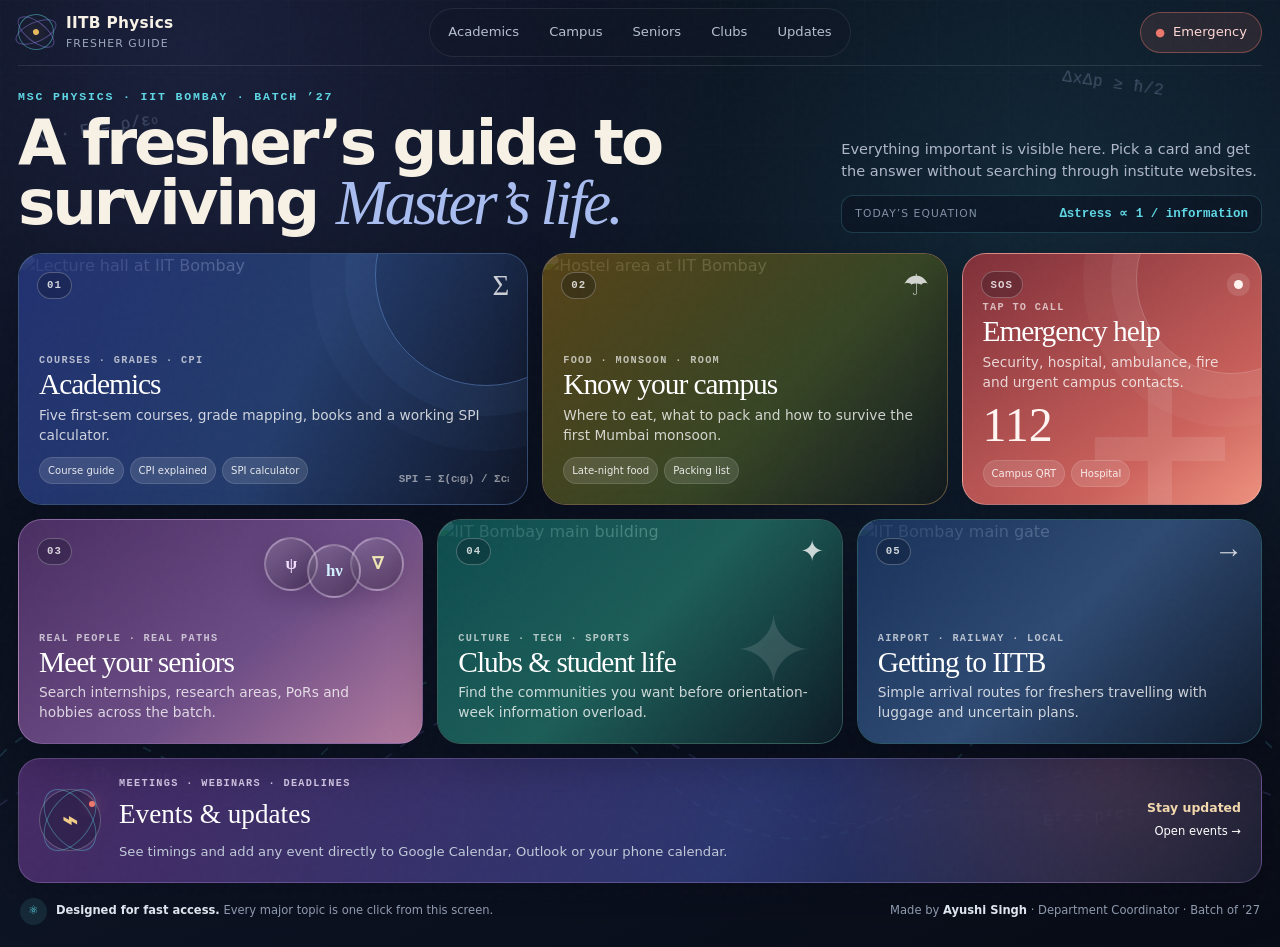
==== commit a784d298: "Update index.html" ====
--- a/index.html
+++ b/index.html
@@ -32,6 +32,7 @@
       <a href="./campus-life.html">Campus</a>
       <a href="./seniors.html">Seniors</a>
       <a href="./clubs.html">Clubs</a>
+      <a href="./events.html">Updates</a>
     </div>
     <a class="emergency-pill" href="./emergency.html"><span>●</span> Emergency</a>
   </nav>
@@ -132,6 +133,22 @@
       </a>
     </section>
 
+    <a class="home-updates-strip" href="./events.html" aria-label="Open meetings, webinars and event updates">
+      <div class="updates-strip-icon" aria-hidden="true">
+        <span>⌁</span>
+        <i></i>
+      </div>
+      <div class="updates-strip-copy">
+        <p>Meetings · Webinars · Deadlines</p>
+        <h2>Events & updates</h2>
+        <span>See timings and add any event directly to Google Calendar, Outlook or your phone calendar.</span>
+      </div>
+      <div class="updates-strip-action">
+        <strong>Stay updated</strong>
+        <span>Open events →</span>
+      </div>
+    </a>
+
     <section class="dashboard-bottom" aria-label="Website information">
       <div class="bottom-note"><span>⚛</span><p><strong>Designed for fast access.</strong> Every major topic is one click from this screen.</p></div>
       <p class="maker-credit">Made by <strong>Ayushi Singh</strong> · Department Coordinator · Batch of ’27</p>
--- a/styles.css
+++ b/styles.css
@@ -1,4 +1,3 @@
-
 :root {
   --ink: #f4f1e8;
   --muted: #b9b8b0;
@@ -1946,3 +1945,416 @@
     justify-content: flex-start;
   }
 }
+
+
+/* =========================================================
+   INTERACTIVE CAMPUS + DEPARTMENT MAPS
+   ========================================================= */
+.campus-map-promo{display:grid;grid-template-columns:minmax(0,1fr) minmax(320px,.95fr);gap:26px;align-items:center;padding:30px;min-height:340px;--panel-accent:var(--sub-c)}
+.campus-map-promo-actions{display:flex;flex-wrap:wrap;gap:12px;align-items:center;margin-top:18px}.campus-map-promo-actions span{color:#9aa8bc;font-size:.76rem}
+.campus-map-promo-visual{position:relative;height:270px;overflow:hidden;border:1px solid rgba(var(--sub-c-rgb),.28);border-radius:20px;background:#0c1423;box-shadow:0 18px 40px rgba(0,0,0,.28)}
+.campus-map-promo-visual img{width:100%;height:100%;object-fit:cover;object-position:left center;filter:saturate(.92) contrast(1.02)}
+.map-pulse{position:absolute;width:14px;height:14px;border:3px solid white;border-radius:50%;background:var(--sub-a);box-shadow:0 0 0 8px rgba(var(--sub-a-rgb),.22)}.map-pulse.p1{left:57%;top:63%}.map-pulse.p2{left:43%;top:45%;background:var(--sub-c)}.map-pulse.p3{left:31%;top:84%;background:var(--sub-b)}
+.campus-map-main{position:relative;z-index:2}.map-page-hero .page-visual{height:260px}.map-hero-visual img{object-position:center}
+.map-top-tabs{margin-bottom:16px}
+.map-panel{display:none}.map-panel.active{display:block}
+.map-shell{display:grid;grid-template-columns:330px minmax(0,1fr);min-height:720px;overflow:hidden;border:1px solid rgba(var(--sub-a-rgb),.24);border-radius:25px;background:#0c1423;box-shadow:0 28px 70px rgba(0,0,0,.35)}
+.map-sidebar{display:flex;min-height:0;flex-direction:column;padding:20px;border-right:1px solid rgba(255,255,255,.08);background:radial-gradient(circle at 0 0,rgba(var(--sub-a-rgb),.15),transparent 18rem),#111827}
+.map-search-wrap label{display:block;margin-bottom:7px;color:var(--sub-a);font:700 .66rem/1 "Courier New",monospace;letter-spacing:.12em;text-transform:uppercase}
+.map-search-wrap input{width:100%;padding:13px 14px;border:1px solid rgba(var(--sub-a-rgb),.25);border-radius:13px;background:#0a1120;color:white;font:inherit}.map-search-wrap input:focus{outline:2px solid rgba(var(--sub-a-rgb),.18);border-color:var(--sub-a)}
+.map-categories{display:flex;flex-wrap:wrap;gap:7px;margin:15px 0}.map-chip{padding:7px 9px;border:1px solid rgba(255,255,255,.10);border-radius:999px;background:rgba(255,255,255,.035);color:#aeb8ca;cursor:pointer;font:inherit;font-size:.7rem}.map-chip:hover,.map-chip.active{border-color:transparent;background:linear-gradient(135deg,var(--sub-a),var(--sub-b));color:#09101d}
+.map-results-head{display:flex;justify-content:space-between;margin:4px 0 9px;color:#dce5f2;font-size:.75rem}.map-results-head small{color:#8491a5}
+.map-results{display:grid;gap:7px;min-height:0;overflow:auto;padding-right:3px}.map-result{display:grid;grid-template-columns:auto 1fr;gap:10px;align-items:start;width:100%;padding:11px;border:1px solid transparent;border-radius:12px;background:rgba(255,255,255,.025);color:white;text-align:left;cursor:pointer}.map-result:hover{border-color:rgba(var(--sub-a-rgb),.30);background:rgba(var(--sub-a-rgb),.07)}
+.map-result-dot{width:9px;height:9px;margin-top:4px;border-radius:50%;background:var(--sub-a);box-shadow:0 0 0 4px rgba(var(--sub-a-rgb),.13)}.map-result[data-category="hostel"] .map-result-dot{background:var(--sub-b)}.map-result[data-category="food"] .map-result-dot{background:var(--dash-mango)}.map-result[data-category="service"] .map-result-dot{background:var(--sub-c)}.map-result[data-category="gate"] .map-result-dot{background:var(--dash-coral)}
+.map-result strong{display:block;font-size:.78rem}.map-result small{display:block;margin-top:3px;color:#8693a8;font-size:.64rem;line-height:1.35}.map-empty{color:#8693a8;font-size:.8rem}.map-help{margin-top:auto;padding-top:14px;border-top:1px solid rgba(255,255,255,.08)}.map-help strong{color:#dfe8f5;font-size:.72rem}.map-help p{margin:5px 0 0;color:#7f8ba0;font-size:.65rem;line-height:1.45}
+.map-stage-wrap,.dept-viewer-wrap{position:relative;display:grid;grid-template-rows:auto minmax(0,1fr) auto;min-width:0;background:#07101d}.dept-viewer-wrap{border:1px solid rgba(var(--sub-a-rgb),.16);border-radius:22px;overflow:hidden;min-height:780px}
+.map-toolbar,.dept-toolbar{display:flex;gap:7px;padding:10px;border-bottom:1px solid rgba(255,255,255,.07);background:rgba(8,14,25,.95)}
+.map-toolbar button,.dept-toolbar button{min-width:39px;padding:8px 11px;border:1px solid rgba(var(--sub-a-rgb),.18);border-radius:9px;background:#111b2d;color:#dfe8f5;cursor:pointer}.map-toolbar button:hover,.dept-toolbar button:hover{border-color:rgba(var(--sub-a-rgb),.45);background:rgba(var(--sub-a-rgb),.10)}
+.map-viewport,.dept-viewport{position:relative;min-height:620px;overflow:hidden;cursor:grab;touch-action:none;background:#d8e7e5}.dept-viewport{background:linear-gradient(180deg,#141a28,#0e1420)}.map-viewport.dragging,.dept-viewport.dragging{cursor:grabbing}
+.map-canvas{position:absolute;left:0;top:0;width:1694px;height:792px;transform-origin:0 0;will-change:transform;user-select:none}.dept-canvas{position:absolute;left:0;top:0;width:1000px;height:1500px;transform-origin:0 0;will-change:transform;user-select:none}
+.map-canvas>img,.dept-canvas>img{display:block;width:100%;height:100%;pointer-events:none}.dept-canvas>img{object-fit:contain;background:#efe1bf;border-radius:12px;box-shadow:0 24px 70px rgba(0,0,0,.33)}
+.map-markers{position:absolute;inset:0}.map-marker{--marker:var(--sub-a);position:absolute;z-index:3;display:grid;width:25px;height:25px;place-items:center;padding:0;border:3px solid white;border-radius:50% 50% 50% 0;background:var(--marker);cursor:pointer;box-shadow:0 6px 15px rgba(0,0,0,.35);transform:translate(-50%,-100%) rotate(-45deg)}.map-marker>span{width:7px;height:7px;border-radius:50%;background:#09101d}.map-marker b{position:absolute;left:28px;top:11px;width:max-content;max-width:180px;padding:6px 8px;border:1px solid rgba(255,255,255,.15);border-radius:8px;background:rgba(8,14,25,.92);color:white;font-size:.65rem;font-weight:700;opacity:0;pointer-events:none;transform:rotate(45deg) translateY(5px);transform-origin:left top;transition:.18s ease}.map-marker:hover b,.map-marker:focus-visible b,.map-marker.selected b{opacity:1;transform:rotate(45deg) translateY(0)}.map-marker.selected{z-index:6;box-shadow:0 0 0 9px color-mix(in srgb,var(--marker) 25%,transparent),0 7px 18px rgba(0,0,0,.38)}.map-marker[data-category="hostel"]{--marker:var(--sub-b)}.map-marker[data-category="food"]{--marker:var(--dash-mango)}.map-marker[data-category="service"]{--marker:var(--sub-c)}.map-marker[data-category="gate"]{--marker:var(--dash-coral)}
+.map-status{display:flex;justify-content:space-between;gap:15px;padding:10px 13px;border-top:1px solid rgba(255,255,255,.07);background:#0b1424;color:#8794a8;font-size:.68rem}.map-status strong{color:#dfe8f5}
+.dept-shell{display:grid;grid-template-columns:320px minmax(0,1fr);gap:18px;padding:18px}.dept-sidebar{display:flex;flex-direction:column;gap:14px;padding:10px 4px 10px 2px}.dept-copy{color:#9da8ba;font-size:.92rem}.dept-floor-tabs{display:grid;gap:8px}.dept-floor-tab{padding:12px 14px;border:1px solid rgba(var(--sub-a-rgb),.16);border-radius:14px;background:#101827;color:#dfe8f5;text-align:left;cursor:pointer}.dept-floor-tab.active,.dept-floor-tab:hover{border-color:rgba(var(--sub-a-rgb),.40);background:linear-gradient(135deg,rgba(var(--sub-a-rgb),.18),rgba(var(--sub-b-rgb),.15))}
+.dept-meta{padding:14px;border:1px solid rgba(var(--sub-c-rgb),.18);border-radius:16px;background:rgba(var(--sub-c-rgb),.08)}.dept-meta strong{display:block;color:white;font-size:.96rem}.dept-meta p{margin:6px 0 0;color:#a9b4c6;font-size:.84rem;line-height:1.55}
+.dept-notes{display:grid;gap:10px}.dept-notes article{padding:12px 13px;border:1px solid rgba(255,255,255,.08);border-radius:15px;background:#111827}.dept-notes span{display:inline-block;margin-bottom:4px;color:var(--sub-a);font:700 .68rem/1 "Courier New",monospace;letter-spacing:.09em;text-transform:uppercase}.dept-notes p{margin:0;color:#9ba7ba;font-size:.8rem;line-height:1.5}
+.map-note-grid{display:grid;grid-template-columns:repeat(3,1fr);gap:12px;margin-top:16px}.map-note-grid article{display:grid;grid-template-columns:auto 1fr;gap:13px;padding:17px;border:1px solid rgba(var(--sub-a-rgb),.18);border-radius:17px;background:#111827}.map-note-grid article:nth-child(2){border-color:rgba(var(--sub-b-rgb),.20)}.map-note-grid article:nth-child(3){border-color:rgba(var(--sub-c-rgb),.20)}.map-note-grid article>span{color:var(--sub-a);font:700 .72rem/1 "Courier New",monospace}.map-note-grid strong{color:white;font-size:.82rem}.map-note-grid p{margin:4px 0 0;color:#8996aa;font-size:.7rem;line-height:1.45}
+.map-stage-wrap:fullscreen,.dept-viewer-wrap:fullscreen{width:100vw;height:100vh;background:#07101d}.map-stage-wrap:fullscreen .map-viewport,.dept-viewer-wrap:fullscreen .dept-viewport{min-height:0}
+@media (max-width:980px){.campus-map-promo{grid-template-columns:1fr}.map-shell,.dept-shell{grid-template-columns:1fr}.map-sidebar{max-height:420px;border-right:0;border-bottom:1px solid rgba(255,255,255,.08)}.map-results{grid-template-columns:repeat(2,minmax(0,1fr))}.map-help{display:none}.dept-viewer-wrap{min-height:680px}.map-viewport{min-height:560px}}
+@media (max-width:700px){.campus-map-promo{padding:20px}.campus-map-promo-visual{height:220px}.map-results{grid-template-columns:1fr}.map-sidebar{padding:15px;max-height:500px}.map-shell,.dept-viewer-wrap{border-radius:20px}.map-viewport{min-height:500px}.dept-viewer-wrap{min-height:520px}.map-status{flex-direction:column;align-items:flex-start}.map-note-grid{grid-template-columns:1fr}.dept-shell{padding:14px}.dept-toolbar,.map-toolbar{overflow-x:auto}}
+
+
+/* =========================================================
+   EVENTS & UPDATES
+   ========================================================= */
+.home-updates-strip {
+  display:grid;
+  grid-template-columns:auto minmax(0,1fr) auto;
+  gap:18px;
+  align-items:center;
+  margin-top:14px;
+  padding:18px 20px;
+  overflow:hidden;
+  border:1px solid rgba(196,155,234,.30);
+  border-radius:22px;
+  background:
+    radial-gradient(circle at 88% 0%,rgba(237,120,109,.18),transparent 18rem),
+    linear-gradient(115deg,rgba(74,44,105,.94),rgba(51,62,128,.82) 58%,rgba(15,26,48,.90));
+  color:white;
+  text-decoration:none;
+  box-shadow:0 18px 45px rgba(1,5,14,.26);
+  transition:transform .22s ease,border-color .22s ease,box-shadow .22s ease;
+}
+.home-updates-strip:hover,.home-updates-strip:focus-visible {
+  transform:translateY(-3px);
+  border-color:rgba(255,255,255,.42);
+  box-shadow:0 25px 62px rgba(1,5,14,.42);
+  outline:none;
+}
+.updates-strip-icon {
+  position:relative;
+  display:grid;
+  width:62px;
+  height:62px;
+  place-items:center;
+  border:1px solid rgba(255,255,255,.25);
+  border-radius:50%;
+  background:rgba(10,15,30,.30);
+}
+.updates-strip-icon::before,.updates-strip-icon::after {
+  content:"";
+  position:absolute;
+  inset:9px -5px;
+  border:1px solid rgba(95,216,230,.38);
+  border-radius:50%;
+  transform:rotate(55deg);
+}
+.updates-strip-icon::after { transform:rotate(-55deg); }
+.updates-strip-icon span { position:relative;z-index:1;color:#f0cc89;font:600 1.6rem/1 Georgia,serif; }
+.updates-strip-icon i { position:absolute;width:6px;height:6px;border-radius:50%;background:#ef786d;right:5px;top:11px;box-shadow:0 0 14px rgba(237,120,109,.9); }
+.updates-strip-copy p { margin:0;color:#d6c9e8;font:700 .64rem/1.2 "Courier New",monospace;letter-spacing:.13em;text-transform:uppercase; }
+.updates-strip-copy h2 { margin:3px 0 4px;font-family:Georgia,serif;font-size:1.7rem;font-weight:500; }
+.updates-strip-copy > span { color:#c1cad9;font-size:.82rem; }
+.updates-strip-action { text-align:right; }
+.updates-strip-action strong { display:block;color:#f3d9ad;font-size:.78rem; }
+.updates-strip-action span { color:white;font-size:.72rem; }
+
+.page-events {
+  --sub-a:#bf91df;
+  --sub-b:#ef786d;
+  --sub-c:#5fd8e6;
+  --sub-a-rgb:191,145,223;
+  --sub-b-rgb:237,120,109;
+  --sub-c-rgb:95,216,230;
+}
+.page-events .events-page-hero {
+  background:
+    radial-gradient(circle at 88% 5%,rgba(var(--sub-b-rgb),.24),transparent 24rem),
+    linear-gradient(120deg,rgba(var(--sub-a-rgb),.28),rgba(var(--sub-b-rgb),.13) 50%,rgba(8,13,24,.92)),
+    #121a2b;
+}
+.events-hero-visual {
+  position:relative;
+  min-height:260px;
+  display:grid;
+  place-items:center;
+}
+.event-orbit {
+  position:relative;
+  display:grid;
+  width:190px;
+  height:190px;
+  place-items:center;
+  border:1px solid rgba(var(--sub-c-rgb),.36);
+  border-radius:50%;
+  box-shadow:0 0 0 28px rgba(var(--sub-a-rgb),.05),0 0 0 62px rgba(var(--sub-b-rgb),.035);
+}
+.event-orbit::before,.event-orbit::after {
+  content:"";
+  position:absolute;
+  inset:35px -24px;
+  border:1px solid rgba(var(--sub-a-rgb),.45);
+  border-radius:50%;
+  transform:rotate(52deg);
+}
+.event-orbit::after { transform:rotate(-52deg); }
+.orbit-date {
+  position:relative;
+  z-index:2;
+  color:white;
+  font:600 4.3rem/1 Georgia,serif;
+}
+.event-orbit i {
+  position:absolute;
+  width:11px;height:11px;border-radius:50%;
+  box-shadow:0 0 16px currentColor;
+}
+.orbit-one { color:var(--sub-b);background:currentColor;left:6px;top:67px; }
+.orbit-two { color:var(--sub-c);background:currentColor;right:19px;bottom:35px; }
+.orbit-three { color:#e6b85c;background:currentColor;right:47px;top:10px; }
+.hero-notice-card {
+  position:absolute;
+  right:5%;
+  bottom:4%;
+  padding:12px 15px;
+  border:1px solid rgba(255,255,255,.18);
+  border-radius:15px;
+  background:rgba(8,14,27,.78);
+  backdrop-filter:blur(14px);
+  box-shadow:0 14px 35px rgba(0,0,0,.32);
+}
+.hero-notice-card span,.hero-notice-card small { display:block;color:#8996aa;font-size:.65rem; }
+.hero-notice-card strong { display:block;margin:3px 0;color:white;font-size:.84rem; }
+
+.events-demo-banner {
+  display:flex;
+  gap:12px;
+  align-items:center;
+  margin-bottom:13px;
+  padding:12px 14px;
+  border:1px solid rgba(230,184,92,.28);
+  border-radius:15px;
+  background:rgba(230,184,92,.08);
+}
+.events-demo-banner > span {
+  flex:0 0 auto;
+  padding:5px 8px;
+  border-radius:999px;
+  background:#e6b85c;
+  color:#13101a;
+  font-size:.64rem;
+  font-weight:800;
+  text-transform:uppercase;
+}
+.events-demo-banner p { margin:0;color:#c2c9d5;font-size:.8rem; }
+.events-demo-banner code,.events-admin-note code { color:#f2d6ad; }
+
+.events-summary {
+  display:grid;
+  grid-template-columns:repeat(4,minmax(0,1fr));
+  gap:12px;
+  margin-bottom:13px;
+}
+.events-summary > div {
+  padding:17px;
+  border:1px solid rgba(var(--sub-a-rgb),.20);
+  border-radius:18px;
+  background:
+    radial-gradient(circle at 100% 0%,rgba(var(--sub-a-rgb),.15),transparent 10rem),
+    #111827;
+}
+.events-summary > div:nth-child(2) { border-color:rgba(var(--sub-c-rgb),.20); }
+.events-summary > div:nth-child(3) { border-color:rgba(var(--sub-b-rgb),.20); }
+.events-summary > div:nth-child(4) { border-color:rgba(230,184,92,.20); }
+.events-summary strong { display:block;color:white;font:500 1.9rem/1 Georgia,serif; }
+.events-summary span { display:block;margin-top:5px;color:#8c99ad;font-size:.68rem; }
+
+.events-controls {
+  display:grid;
+  grid-template-columns:minmax(260px,1fr) auto;
+  gap:14px;
+  align-items:end;
+  margin-bottom:20px;
+  padding:14px;
+  border:1px solid rgba(var(--sub-a-rgb),.18);
+  border-radius:19px;
+  background:rgba(12,19,34,.68);
+}
+.events-search span { display:block;margin-bottom:6px;color:var(--sub-a);font:700 .66rem/1 "Courier New",monospace;letter-spacing:.1em;text-transform:uppercase; }
+.events-search input {
+  width:100%;
+  padding:12px 13px;
+  border:1px solid rgba(var(--sub-a-rgb),.23);
+  border-radius:12px;
+  background:#0b1220;
+  color:white;
+}
+.events-search input:focus { outline:2px solid rgba(var(--sub-a-rgb),.18);border-color:var(--sub-a); }
+.event-filter-row { display:flex;flex-wrap:wrap;justify-content:flex-end;gap:7px; }
+.event-filter {
+  padding:8px 10px;
+  border:1px solid rgba(255,255,255,.10);
+  border-radius:999px;
+  background:rgba(255,255,255,.035);
+  color:#aeb8ca;
+  cursor:pointer;
+  font-size:.72rem;
+}
+.event-filter:hover,.event-filter.active {
+  border-color:transparent;
+  background:linear-gradient(135deg,var(--sub-a),var(--sub-b));
+  color:#09101d;
+}
+
+.events-section-head {
+  display:flex;
+  justify-content:space-between;
+  gap:20px;
+  align-items:end;
+  margin:0 3px 13px;
+}
+.events-section-head h2 { margin:3px 0 0;color:white;font-size:clamp(1.9rem,3vw,3.1rem);letter-spacing:-.045em; }
+.events-section-head > p { margin:0;color:#8d99ac;font-size:.72rem; }
+
+.events-list { display:grid;gap:12px; }
+.event-card {
+  --event-accent:var(--sub-a);
+  display:grid;
+  grid-template-columns:86px minmax(0,1fr) auto;
+  gap:18px;
+  align-items:center;
+  padding:18px;
+  overflow:visible;
+  border:1px solid color-mix(in srgb,var(--event-accent) 31%,rgba(255,255,255,.08));
+  border-radius:21px;
+  background:
+    radial-gradient(circle at 100% 0%,color-mix(in srgb,var(--event-accent) 14%,transparent),transparent 14rem),
+    #111827;
+  box-shadow:0 16px 40px rgba(1,5,14,.22);
+  transition:transform .22s ease,border-color .22s ease;
+}
+.event-card[data-event-category="webinar"] { --event-accent:var(--sub-c); }
+.event-card[data-event-category="meeting"] { --event-accent:var(--sub-a); }
+.event-card[data-event-category="deadline"] { --event-accent:var(--sub-b); }
+.event-card[data-event-category="workshop"] { --event-accent:#e6b85c; }
+.event-card:hover { transform:translateY(-3px);border-color:color-mix(in srgb,var(--event-accent) 58%,rgba(255,255,255,.08)); }
+.event-date-tile {
+  display:grid;
+  min-height:82px;
+  place-items:center;
+  align-content:center;
+  border:1px solid color-mix(in srgb,var(--event-accent) 45%,transparent);
+  border-radius:18px;
+  background:color-mix(in srgb,var(--event-accent) 11%,transparent);
+}
+.event-date-tile span { color:var(--event-accent);font:800 .66rem/1 "Courier New",monospace;letter-spacing:.12em; }
+.event-date-tile strong { margin-top:5px;color:white;font:500 2.2rem/1 Georgia,serif; }
+.event-card-topline { display:flex;flex-wrap:wrap;gap:7px;align-items:center; }
+.event-category,.event-draft-badge,.event-countdown {
+  display:inline-flex;
+  padding:5px 8px;
+  border-radius:999px;
+  font-size:.62rem;
+  font-weight:800;
+  letter-spacing:.08em;
+  text-transform:uppercase;
+}
+.event-category { background:color-mix(in srgb,var(--event-accent) 12%,transparent);color:var(--event-accent); }
+.event-draft-badge { background:rgba(230,184,92,.13);color:#efca82; }
+.event-countdown { background:rgba(255,255,255,.06);color:#b8c4d6; }
+.event-card h3 { margin:7px 0 5px;color:white;font-family:Georgia,serif;font-size:1.45rem;font-weight:500;line-height:1.12; }
+.event-card-main > p { margin:0;color:#aab5c7;font-size:.84rem;line-height:1.52; }
+.event-meta { display:flex;flex-wrap:wrap;gap:7px;margin-top:11px; }
+.event-meta span { padding:5px 8px;border-radius:999px;background:rgba(255,255,255,.045);color:#94a1b5;font-size:.63rem; }
+.event-card-actions { display:grid;gap:8px;justify-items:stretch;min-width:155px; }
+.reminder-menu { position:relative; }
+.reminder-menu summary,.event-secondary-action {
+  display:flex;
+  justify-content:center;
+  padding:9px 11px;
+  border:1px solid color-mix(in srgb,var(--event-accent) 38%,transparent);
+  border-radius:11px;
+  background:color-mix(in srgb,var(--event-accent) 11%,#0b1220);
+  color:white;
+  text-decoration:none;
+  cursor:pointer;
+  font-size:.72rem;
+  list-style:none;
+}
+.reminder-menu summary::-webkit-details-marker { display:none; }
+.reminder-options {
+  position:absolute;
+  z-index:20;
+  right:0;
+  top:calc(100% + 7px);
+  display:grid;
+  min-width:190px;
+  padding:7px;
+  border:1px solid rgba(255,255,255,.13);
+  border-radius:13px;
+  background:#0b1220;
+  box-shadow:0 18px 45px rgba(0,0,0,.42);
+}
+.reminder-options a,.reminder-options button {
+  padding:9px 10px;
+  border:0;
+  border-radius:8px;
+  background:transparent;
+  color:#d8e1ed;
+  text-align:left;
+  text-decoration:none;
+  cursor:pointer;
+  font:inherit;
+  font-size:.72rem;
+}
+.reminder-options a:hover,.reminder-options button:hover { background:rgba(var(--sub-a-rgb),.12); }
+.event-secondary-action { border-color:rgba(255,255,255,.10);background:rgba(255,255,255,.03);color:#aeb8ca; }
+
+.events-empty {
+  display:grid;
+  justify-items:center;
+  padding:50px 20px;
+  border:1px dashed rgba(var(--sub-a-rgb),.28);
+  border-radius:21px;
+  background:rgba(17,24,39,.62);
+  text-align:center;
+}
+.events-empty > span { color:var(--sub-a);font:500 2.6rem/1 Georgia,serif; }
+.events-empty h3 { margin:10px 0 4px;color:white; }
+.events-empty p { margin:0;color:#8e9bad;font-size:.8rem; }
+
+.past-events-section { margin-top:15px; }
+.past-events-section > details {
+  padding:15px;
+  border:1px solid rgba(255,255,255,.08);
+  border-radius:18px;
+  background:rgba(12,19,34,.55);
+}
+.past-events-section summary { color:#c3ccda;cursor:pointer; }
+.events-list.compact { margin-top:13px; }
+.event-card-compact { opacity:.82; }
+
+.event-manager { margin-top:20px;padding:24px;--panel-accent:var(--sub-c); }
+.event-manager-intro { max-width:760px; }
+.event-builder-grid { display:grid;grid-template-columns:repeat(2,minmax(0,1fr));gap:12px;margin-top:18px; }
+.event-builder-grid label { display:grid;gap:6px;color:#aeb8ca;font-size:.7rem; }
+.event-builder-grid input,.event-builder-grid select,.event-builder-grid textarea {
+  width:100%;
+  padding:11px 12px;
+  border:1px solid rgba(var(--sub-c-rgb),.20);
+  border-radius:11px;
+  background:#0b1220;
+  color:white;
+}
+.builder-wide { grid-column:1/-1; }
+.event-code-output { margin-top:16px; }
+.event-code-output > div { display:flex;justify-content:space-between;gap:12px;align-items:center;margin-bottom:7px;color:#dce4ef;font-size:.78rem; }
+.event-code-output button { padding:7px 10px;border:1px solid rgba(var(--sub-c-rgb),.30);border-radius:8px;background:rgba(var(--sub-c-rgb),.08);color:white;cursor:pointer; }
+.event-code-output pre { overflow:auto;padding:15px;border-radius:13px;background:#080f1c;color:#b9dded;font-size:.7rem; }
+.events-admin-note { margin:16px 2px 0;color:#7f8ca0;font-size:.68rem; }
+
+@media (max-width:900px) {
+  .events-controls { grid-template-columns:1fr; }
+  .event-filter-row { justify-content:flex-start; }
+  .event-card { grid-template-columns:72px minmax(0,1fr); }
+  .event-card-actions { grid-column:1/-1;grid-template-columns:1fr 1fr; }
+  .events-summary { grid-template-columns:repeat(2,1fr); }
+}
+@media (max-width:700px) {
+  .home-updates-strip { grid-template-columns:auto 1fr;padding:16px; }
+  .updates-strip-action { grid-column:2;text-align:left; }
+  .updates-strip-icon { width:52px;height:52px; }
+  .events-hero-visual { min-height:230px; }
+  .event-orbit { width:155px;height:155px; }
+  .hero-notice-card { right:0;bottom:0; }
+  .events-summary { grid-template-columns:repeat(2,1fr); }
+  .events-section-head { align-items:flex-start;flex-direction:column; }
+  .event-card { grid-template-columns:60px minmax(0,1fr);padding:14px;gap:13px; }
+  .event-date-tile { min-height:66px;border-radius:14px; }
+  .event-date-tile strong { font-size:1.7rem; }
+  .event-card h3 { font-size:1.25rem; }
+  .event-card-actions { grid-template-columns:1fr; }
+  .reminder-options { left:0;right:auto; }
+  .event-builder-grid { grid-template-columns:1fr; }
+  .builder-wide { grid-column:auto; }
+}
